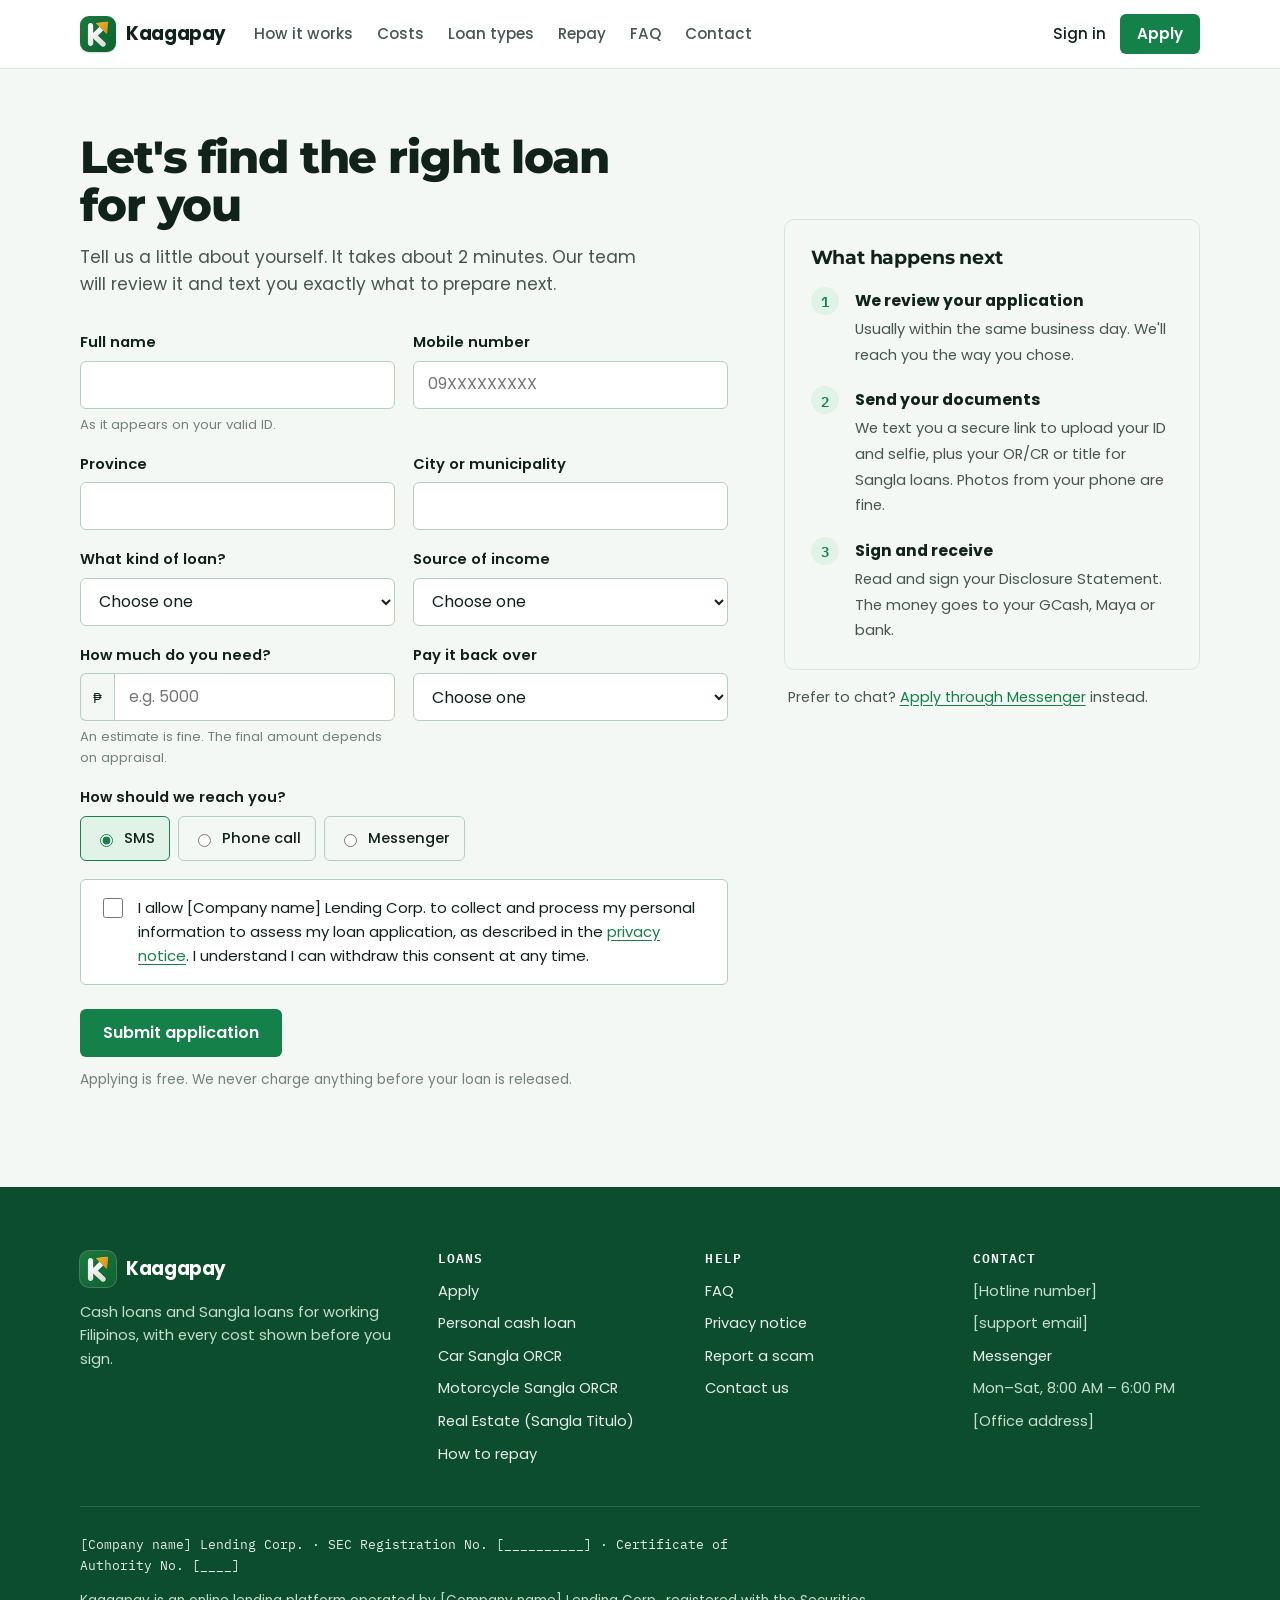
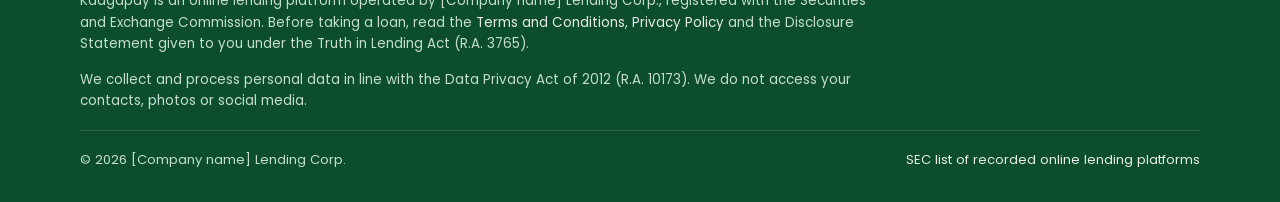
==== apply.html @ e4e9c5b7 "first commit" ====
<!doctype html>
<html lang="en">
<head>
  <meta charset="utf-8">
  <meta name="viewport" content="width=device-width, initial-scale=1">
  <title>Apply for a loan — Kaagapay</title>
  <meta name="description" content="Apply for a Kaagapay cash loan in about 2 minutes. Applying is free.">
  <meta name="robots" content="noindex">
  <link rel="icon" type="image/png" href="assets/img/logos/logo-64.png">
  <link rel="apple-touch-icon" href="assets/img/logos/logo-192.png">
  <link rel="preconnect" href="https://fonts.googleapis.com">
  <link rel="preconnect" href="https://fonts.gstatic.com" crossorigin>
  <link href="https://fonts.googleapis.com/css2?family=IBM+Plex+Mono:wght@400;600&family=Montserrat:wght@600;700;800&family=Poppins:wght@400;500;600&display=swap" rel="stylesheet">
  <link rel="stylesheet" href="assets/css/style.css">
</head>
<body>
<a class="skip" href="#main">Skip to content</a>

<header class="site-header">
  <div class="wrap">
    <a class="brand" href="index.html" aria-label="Kaagapay home">
      <img class="brand-mark" src="assets/img/logos/logo-64.png" alt="" width="32" height="32">
      <span class="brand-name">Kaagapay</span>
    </a>
    <nav class="nav" aria-label="Main">
      <a href="index.html#how">How it works</a>
      <a href="index.html#costs">Costs</a>
      <a href="index.html#loan-types">Loan types</a>
      <a href="repay.html">Repay</a>
      <a href="faq.html">FAQ</a>
      <a href="contact.html">Contact</a>
    </nav>
    <div class="header-actions">
      <a class="signin" href="#">Sign in</a>
      <a class="btn btn-primary" href="apply.html">Apply</a>
    </div>
    <button class="nav-toggle" aria-expanded="false" aria-label="Open menu"><span></span></button>
  </div>
</header>

<main id="main">
  <!--
    Front-end only. The submit handler in assets/js/main.js stops at a TODO:
    send the form to your backend / CRM, then text the applicant a secure link
    for ID + selfie verification.
  -->
  <div class="wrap apply-layout">
    <div>
      <div class="apply-head">
        <h1>Let's find the right loan for you</h1>
        <p>Tell us a little about yourself. It takes about 2 minutes. Our team will review it and text you exactly what to prepare next.</p>
      </div>

      <form id="apply-form" novalidate>
        <div class="hp" aria-hidden="true"><label>Website <input type="text" name="website" tabindex="-1" autocomplete="off"></label></div>

        <div class="row-2">
          <div class="field">
            <label for="name">Full name</label>
            <input id="name" name="full_name" type="text" required autocomplete="name">
            <span class="help">As it appears on your valid ID.</span>
            <span class="err">Enter your full name.</span>
          </div>
          <div class="field">
            <label for="mobile">Mobile number</label>
            <input id="mobile" name="mobile" type="tel" inputmode="numeric" placeholder="09XXXXXXXXX" pattern="09[0-9]{9}" maxlength="11" required autocomplete="tel-national">
            <span class="err">Enter an 11-digit number starting with 09.</span>
          </div>
        </div>

        <div class="row-2">
          <div class="field">
            <label for="province">Province</label>
            <input id="province" name="province" type="text" required autocomplete="address-level1">
            <span class="err">Enter your province.</span>
          </div>
          <div class="field">
            <label for="city">City or municipality</label>
            <input id="city" name="city" type="text" required autocomplete="address-level2">
            <span class="err">Enter your city or municipality.</span>
          </div>
        </div>

        <div class="row-2">
          <div class="field">
            <label for="product">What kind of loan?</label>
            <select id="product" name="product" required>
              <option value="">Choose one</option>
              <optgroup label="Personal cash loan">
                <option value="first">First loan (up to ₱10,000)</option>
                <option value="returning">Returning borrower (up to ₱25,000)</option>
              </optgroup>
              <optgroup label="Sangla loans">
                <option value="car-orcr">Car Sangla ORCR</option>
                <option value="moto-orcr">Motorcycle Sangla ORCR</option>
                <option value="real-estate">Real Estate (Sangla Titulo)</option>
              </optgroup>
            </select>
            <span class="err">Choose a loan type.</span>
          </div>
          <div class="field">
            <label for="income">Source of income</label>
            <select id="income" name="income_type" required>
              <option value="">Choose one</option>
              <option value="employed">Employed</option>
              <option value="self-employed">Business owner / self-employed</option>
              <option value="freelance">Freelancer / online worker</option>
              <option value="pension">Pension or remittance</option>
            </select>
            <span class="err">Choose your source of income.</span>
          </div>
        </div>

        <div class="row-2">
          <div class="field">
            <label for="amount">How much do you need?</label>
            <div class="prefix"><span>₱</span><input id="amount" name="amount" type="number" inputmode="numeric" placeholder="e.g. 5000" min="2000" max="10000" step="500" required></div>
            <span class="help" data-help="amount" hidden>An estimate is fine. The final amount depends on appraisal.</span>
            <span class="err" data-err="amount">Enter an amount from ₱2,000 to ₱10,000, in steps of ₱500.</span>
          </div>
          <div class="field" data-term-field>
            <label for="term">Pay it back over</label>
            <select id="term" name="term" required></select>
            <span class="err">Choose a term.</span>
          </div>
        </div>

        <p class="estimate" data-estimate hidden>
          Estimated <strong data-est="installment">₱0</strong> per month, <strong data-est="total">₱0</strong> in total
          (<span data-est="interest">₱0</span> interest, no fees).
        </p>

        <!-- Shown only for Car / Motorcycle Sangla ORCR -->
        <fieldset class="collateral" data-collateral="vehicle" hidden disabled>
          <legend><span data-vehicle-word>Vehicle</span> details</legend>
          <div class="row-2">
            <div class="field">
              <label for="v-model">Make and model</label>
              <input id="v-model" name="vehicle_model" type="text" placeholder="e.g. Toyota Vios" required>
              <span class="err">Enter the make and model.</span>
            </div>
            <div class="field">
              <label for="v-year">Year model</label>
              <input id="v-year" name="vehicle_year" type="number" inputmode="numeric" placeholder="e.g. 2019" min="1990" max="2027" required>
              <span class="err">Enter a valid year model.</span>
            </div>
          </div>
          <div class="row-2">
            <div class="field">
              <label for="v-plate">Plate number</label>
              <input id="v-plate" name="vehicle_plate" type="text" placeholder="e.g. ABC 1234" autocapitalize="characters" required>
              <span class="err">Enter the plate number.</span>
            </div>
            <div class="field">
              <label for="v-owner">Is the OR/CR in your name?</label>
              <select id="v-owner" name="vehicle_or_cr_owner" required>
                <option value="">Choose one</option>
                <option value="yes">Yes, it's in my name</option>
                <option value="deed-of-sale">Not yet, I have a deed of sale</option>
                <option value="no">No, it's in someone else's name</option>
              </select>
              <span class="err">Choose one.</span>
            </div>
          </div>
        </fieldset>

        <!-- Shown only for Real Estate (Sangla Titulo) -->
        <fieldset class="collateral" data-collateral="property" hidden disabled>
          <legend>Property details</legend>
          <div class="row-2">
            <div class="field">
              <label for="p-type">Property type</label>
              <select id="p-type" name="property_type" required>
                <option value="">Choose one</option>
                <option>Lot only</option>
                <option>House and lot</option>
                <option>Condominium unit</option>
                <option>Commercial property</option>
              </select>
              <span class="err">Choose the property type.</span>
            </div>
            <div class="field">
              <label for="p-area">Lot or floor area (sqm)</label>
              <input id="p-area" name="property_area_sqm" type="number" inputmode="numeric" placeholder="e.g. 120" min="1" required>
              <span class="err">Enter the area in square meters.</span>
            </div>
          </div>
          <div class="row-2">
            <div class="field">
              <label for="p-loc">Property location (city / municipality)</label>
              <input id="p-loc" name="property_location" type="text" required>
              <span class="err">Enter where the property is.</span>
            </div>
            <div class="field">
              <label for="p-owner">Is the title in your name?</label>
              <select id="p-owner" name="property_title_owner" required>
                <option value="">Choose one</option>
                <option value="yes">Yes, it's in my name</option>
                <option value="spouse">In my name and my spouse's</option>
                <option value="family">In a parent's or relative's name</option>
              </select>
              <span class="err">Choose one.</span>
            </div>
          </div>
        </fieldset>

        <div class="field">
          <span class="label">How should we reach you?</span>
          <div class="radio-row">
            <label><input type="radio" name="contact_pref" value="sms" checked> SMS</label>
            <label><input type="radio" name="contact_pref" value="call"> Phone call</label>
            <label><input type="radio" name="contact_pref" value="messenger"> Messenger</label>
          </div>
        </div>

        <label class="consent consent-box"><input type="checkbox" name="consent" required>
          <span>I allow [Company name] Lending Corp. to collect and process my personal information to assess my loan application, as described in the <a href="privacy.html" target="_blank">privacy notice</a>. I understand I can withdraw this consent at any time.</span>
        </label>

        <div class="apply-submit">
          <button type="submit" class="btn btn-primary">Submit application</button>
          <p>Applying is free. We never charge anything before your loan is released.</p>
        </div>
      </form>
    </div>

    <aside class="apply-side">
      <div class="side-card">
        <h2>What happens next</h2>
        <ol class="circle-steps">
          <li><strong>We review your application</strong><span>Usually within the same business day. We'll reach you the way you chose.</span></li>
          <li><strong>Send your documents</strong><span>We text you a secure link to upload your ID and selfie, plus your OR/CR or title for Sangla loans. Photos from your phone are fine.</span></li>
          <li><strong>Sign and receive</strong><span>Read and sign your Disclosure Statement. The money goes to your GCash, Maya or bank.</span></li>
        </ol>
      </div>
      <p class="side-note">Prefer to chat? <a href="https://m.me/yourpage" target="_blank" rel="noopener">Apply through Messenger</a> instead.</p>
    </aside>
  </div>
</main>

<footer class="site-footer">
  <div class="wrap">
    <div class="footer-top">
      <div>
        <a class="brand" href="index.html">
          <img class="brand-mark" src="assets/img/logos/logo-64.png" alt="" width="32" height="32">
          <span class="brand-name">Kaagapay</span>
        </a>
        <p>Cash loans and Sangla loans for working Filipinos, with every cost shown before you sign.</p>
      </div>
      <div>
        <h4>Loans</h4>
        <ul>
          <li><a href="apply.html">Apply</a></li>
          <li><a href="personal-loan.html">Personal cash loan</a></li>
          <li><a href="car-sangla-orcr.html">Car Sangla ORCR</a></li>
          <li><a href="motorcycle-sangla-orcr.html">Motorcycle Sangla ORCR</a></li>
          <li><a href="real-estate-sangla-titulo.html">Real Estate (Sangla Titulo)</a></li>
          <li><a href="repay.html">How to repay</a></li>
        </ul>
      </div>
      <div>
        <h4>Help</h4>
        <ul>
          <li><a href="faq.html">FAQ</a></li>
          <li><a href="privacy.html">Privacy notice</a></li>
          <li><a href="contact.html#report">Report a scam</a></li>
          <li><a href="contact.html">Contact us</a></li>
        </ul>
      </div>
      <div>
        <h4>Contact</h4>
        <ul>
          <li>[Hotline number]</li>
          <li>[support email]</li>
          <li><a href="https://m.me/yourpage" target="_blank" rel="noopener">Messenger</a></li>
          <li>Mon–Sat, 8:00 AM – 6:00 PM</li>
          <li>[Office address]</li>
        </ul>
      </div>
    </div>
    <div class="footer-legal">
      <p class="reg">[Company name] Lending Corp. · SEC Registration No. [__________] · Certificate of Authority No. [____]</p>
      <p>Kaagapay is an online lending platform operated by [Company name] Lending Corp., registered with the Securities and Exchange Commission. Before taking a loan, read the <a href="#">Terms and Conditions</a>, <a href="privacy.html">Privacy Policy</a> and the Disclosure Statement given to you under the Truth in Lending Act (R.A. 3765).</p>
      <p>We collect and process personal data in line with the Data Privacy Act of 2012 (R.A. 10173). We do not access your contacts, photos or social media.</p>
    </div>
    <div class="footer-bottom">
      <span>© <span data-year>2026</span> [Company name] Lending Corp.</span>
      <span><a href="https://www.sec.gov.ph/lending-companies-and-financing-companies-2/list-of-recorded-online-lending-platforms" target="_blank" rel="noopener">SEC list of recorded online lending platforms</a></span>
    </div>
  </div>
</footer>

<script src="assets/js/main.js"></script>
</body>
</html>
---- assets/css/style.css ----
/* ==========================================================================
   Kaagapay — base stylesheet
   Palette: green and white. White surfaces, pale green-white sections, deep green brand, one fresh green accent.
   ========================================================================== */

:root {
  --paper: #f3f8f4;
  --paper-2: #e2eee6;
  --surface: #ffffff;
  --ink: #10221a;
  --ink-2: #46574e;
  --ink-3: #738379;
  --line: #d6e6db;
  --line-2: #b5cfbf;

  --green: #14804a;
  --green-deep: #0b4d2c;
  --green-tint: #e1f3e7;
  --accent: #2ecc71;
  --accent-soft: #d9f5e3;
  --mark: #a9e8c1;
  --red: #a63a2b;

  --font: "Poppins", system-ui, -apple-system, "Segoe UI", sans-serif;
  --font-display: "Montserrat", system-ui, -apple-system, "Segoe UI", sans-serif;
  --mono: "IBM Plex Mono", ui-monospace, "Cascadia Mono", Consolas, monospace;

  --radius: 6px;
  --radius-lg: 10px;
  --wrap: 1160px;
  --gutter: 20px;
}

*,
*::before,
*::after { box-sizing: border-box; }

html { -webkit-text-size-adjust: 100%; scroll-behavior: smooth; }
@media (prefers-reduced-motion: reduce) { html { scroll-behavior: auto; } }

body {
  margin: 0;
  background: var(--paper);
  color: var(--ink);
  font-family: var(--font);
  font-size: 16px;
  line-height: 1.6;
  -webkit-font-smoothing: antialiased;
}

img, svg { display: block; max-width: 100%; }
a { color: var(--green); text-underline-offset: 3px; }
a:hover { color: var(--green-deep); }
:focus-visible { outline: 3px solid var(--accent); outline-offset: 2px; border-radius: 3px; }

h1, h2, h3, h4 { margin: 0; line-height: 1.15; font-weight: 600; }
h1, h2 { font-family: var(--font-display); font-weight: 800; letter-spacing: -0.025em; }
h1 { font-size: clamp(2.2rem, 5vw, 3.6rem); line-height: 1.08; }
h2 { font-size: clamp(1.65rem, 3.1vw, 2.4rem); font-weight: 700; line-height: 1.15; }
h3 { font-size: 1.15rem; letter-spacing: -0.01em; }
p { margin: 0 0 1em; }
.num { font-family: var(--mono); font-variant-numeric: tabular-nums; letter-spacing: -0.01em; }

.wrap { max-width: var(--wrap); margin: 0 auto; padding: 0 var(--gutter); }
.skip { position: absolute; left: -9999px; }
.skip:focus { left: 12px; top: 12px; z-index: 100; background: var(--surface); padding: 8px 12px; }

/* ---------- Buttons ---------- */
.btn {
  display: inline-flex; align-items: center; justify-content: center; gap: 8px;
  min-height: 48px; padding: 0 22px;
  border: 1.5px solid transparent; border-radius: var(--radius);
  font: 600 1rem/1 var(--font); text-decoration: none; cursor: pointer;
  transition: background-color .15s, border-color .15s, color .15s;
}
.btn-primary { background: var(--green); color: #fff; }
.btn-primary:hover { background: var(--green-deep); color: #fff; }
.btn-accent { background: #fff; color: var(--green-deep); }
.btn-accent:hover { background: var(--green-tint); color: var(--green-deep); }
.btn-ghost { border-color: var(--line-2); color: var(--ink); background: transparent; }
.btn-ghost:hover { border-color: var(--ink); color: var(--ink); }
.btn-block { width: 100%; }

/* ---------- Header ---------- */
.site-header {
  position: sticky; top: 0; z-index: 50;
  background: rgba(255, 255, 255, .94);
  backdrop-filter: saturate(1.2) blur(6px);
  border-bottom: 1px solid var(--line);
}
.site-header .wrap { display: flex; align-items: center; gap: 28px; height: 68px; }

.brand { display: inline-flex; align-items: center; gap: 10px; color: var(--ink); text-decoration: none; }
.brand:hover { color: var(--ink); }
.brand-mark {
  width: 36px; height: 36px; border-radius: 9px; flex-shrink: 0;
  display: block; object-fit: cover; background: var(--green);
  box-shadow: 0 1px 2px rgba(16, 34, 26, .18);
}
.brand-name { font-weight: 700; font-size: 1.15rem; letter-spacing: -0.02em; }
.brand-name span { color: var(--ink-3); font-weight: 500; }

.nav { display: flex; gap: 24px; margin-right: auto; }
.nav a { color: var(--ink-2); text-decoration: none; font-size: .95rem; font-weight: 500; }
.nav a:hover, .nav a[aria-current="page"] { color: var(--ink); }
.nav a[aria-current="page"] { text-decoration: underline; text-decoration-color: var(--accent); text-decoration-thickness: 2px; }

.header-actions { display: flex; align-items: center; gap: 14px; }
.header-actions .signin { color: var(--ink); font-weight: 500; font-size: .95rem; text-decoration: none; }
.header-actions .btn { min-height: 40px; padding: 0 16px; font-size: .95rem; }

.nav-toggle {
  display: none; margin-left: auto;
  width: 44px; height: 44px; border: 1px solid var(--line-2); border-radius: var(--radius);
  background: transparent; cursor: pointer; padding: 0;
}
.nav-toggle span, .nav-toggle span::before, .nav-toggle span::after {
  display: block; width: 18px; height: 2px; background: var(--ink); margin: 0 auto; position: relative; content: "";
}
.nav-toggle span::before { position: absolute; top: -6px; }
.nav-toggle span::after { position: absolute; top: 6px; }

@media (max-width: 900px) {
  .nav-toggle { display: block; }
  .nav, .header-actions { display: none; }
  .site-header.open .wrap { flex-wrap: wrap; height: auto; padding-top: 12px; padding-bottom: 16px; }
  .site-header.open .nav-toggle { margin-left: auto; }
  .site-header.open .nav { display: flex; flex-direction: column; gap: 0; width: 100%; order: 3; margin: 0; }
  .site-header.open .nav a { padding: 12px 0; border-bottom: 1px solid var(--line); font-size: 1.05rem; }
  .site-header.open .header-actions { display: flex; width: 100%; order: 4; justify-content: space-between; padding-top: 12px; }
}

/* ---------- Sections ---------- */
section { padding: 88px 0; }
section[id], [id="calc"] { scroll-margin-top: 68px; }
.section-head { max-width: 640px; margin-bottom: 44px; }
.section-head p { color: var(--ink-2); font-size: 1.08rem; margin-top: 14px; }
.eyebrow {
  display: inline-block; margin-bottom: 14px;
  font: 600 .78rem/1 var(--mono); letter-spacing: .08em; text-transform: uppercase; color: var(--green);
}
.band { background: var(--surface); border-top: 1px solid var(--line); border-bottom: 1px solid var(--line); }
@media (max-width: 700px) { section { padding: 64px 0; } }

/* ---------- Hero ---------- */
/* ---------- Hero banner (artwork with its own headline) ---------- */
.sr-only { position: absolute !important; width: 1px; height: 1px; margin: -1px; padding: 0; overflow: hidden; clip: rect(0 0 0 0); white-space: nowrap; border: 0; }
.hero-banner {
  position: relative; padding: 0; width: 100%;
  aspect-ratio: 1672 / 941; max-height: 86vh;
  background: var(--paper) url("../img/hero-section.jpg") center / cover no-repeat;
}
.hero-banner-cue {
  position: absolute; left: 50%; bottom: 28px; translate: -50% 0;
  display: inline-flex; align-items: center; gap: 8px;
  padding: 12px 20px; border-radius: 999px;
  background: rgba(255, 255, 255, .92); color: var(--green-deep);
  font-weight: 600; font-size: .95rem; text-decoration: none;
  box-shadow: 0 10px 24px -14px rgba(16, 34, 26, .55);
}
.hero-banner-cue:hover { background: #fff; color: var(--green-deep); }
.hero-banner-cue span { display: inline-block; }
@media (max-width: 640px) { .hero-banner-cue { display: none; } }

.hero { padding: 64px 0 80px; }


.hero-grid { display: grid; grid-template-columns: 1.05fr .95fr; gap: 56px; align-items: start; }

/* Hero over assets/img/hero-bg.jpg (resized from background.jpg), calculator in its usual spot.
   The photo is the full, sharp background (no blur). A light wash on the left keeps the
   headline readable over the bright window; it fades to clear before the couple. The
   calculator card is see-through so the couple and dream bubbles show through it. */
.hero--image {
  position: relative; isolation: isolate; overflow: hidden;
  background: var(--paper) url("../img/hero-bg.jpg") right center / cover no-repeat;
  padding: 88px 0 104px;
}
.hero--image::before {
  content: ""; position: absolute; inset: 0; z-index: -1;
  background:
    linear-gradient(90deg,
      rgba(243, 248, 244, .8) 0%,
      rgba(243, 248, 244, .68) calc(50% - 200px),
      rgba(243, 248, 244, .3) calc(50% - 40px),
      rgba(243, 248, 244, 0) calc(50% + 80px)),
    linear-gradient(0deg, rgba(243, 248, 244, .85) 0%, rgba(243, 248, 244, 0) 10%),
    linear-gradient(rgba(11, 77, 44, .3), rgba(11, 77, 44, .3));   /* dark green over the whole photo (30%) */
}
/* Soft white halo on the headline-side text, so it reads over the window light and plants */
.hero--image .hero-intro .hero-lede,
.hero--image .hero-intro .hero-note,
.hero--image .hero-intro .hero-facts {
  text-shadow: 0 0 2px rgba(255, 255, 255, .9), 0 0 10px rgba(255, 255, 255, .85);
}
.hero--image .hero-intro .hero-lede { color: var(--ink); }
.hero--image .hero-intro .hero-facts li span:first-child { color: var(--ink); }
.hero--image .hero-intro .hero-facts,
.hero--image .hero-intro .hero-facts li { border-color: rgba(16, 34, 26, .18); }
.hero--image .hero-intro .btn-ghost { background: rgba(255, 255, 255, .7); }
@media (min-width: 961px) {
  .hero--image .hero-grid { grid-template-columns: minmax(0, 470px) 430px; justify-content: space-between; }
}
/* Frosted calculator so the photo stays visible behind it */
.hero--image .calc {
  background: rgba(255, 255, 255, .42);
  -webkit-backdrop-filter: blur(1.5px) saturate(1.1);
          backdrop-filter: blur(1.5px) saturate(1.1);
  border-color: rgba(255, 255, 255, .7);
  box-shadow: 0 1px 0 rgba(255, 255, 255, .6) inset, 0 30px 60px -28px rgba(16, 34, 26, .55);
}
.hero--image .calc-tab { background: rgba(243, 248, 244, .35); }
.hero--image .calc-tab[aria-selected="true"] { background: rgba(255, 255, 255, .6); }
.hero--image .calc-tabs { border-bottom-color: rgba(214, 230, 219, .7); }
.hero--image .receipt { background: rgba(255, 255, 255, .62); }
/* Soft white halo keeps small text readable where it sits over busy parts of the photo */
.hero--image .calc-label, .hero--image .calc-amount, .hero--image .range-ends,
.hero--image .calc-fineprint, .hero--image .calc-tab {
  text-shadow: 0 0 2px #fff, 0 0 6px rgba(255, 255, 255, .95), 0 0 12px rgba(255, 255, 255, .8);
}
.hero--image .calc-label, .hero--image .range-ends { color: var(--ink); }
.hero--image .calc-fineprint { color: var(--ink-2); }
@media (max-width: 960px) {
  /* Phones/tablets: the photo sits on top (couple in view), content below on plain background */
  .hero.hero--image { padding: calc(64vw + 8px) 0 64px; background-image: none; }
  .hero--image::after {
    content: ""; position: absolute; z-index: -2; top: 0; left: 0; right: 0; height: 68vw;
    background: linear-gradient(rgba(11, 77, 44, .3), rgba(11, 77, 44, .3)), url("../img/hero-bg.jpg") 78% 30% / cover no-repeat;
    -webkit-mask-image: linear-gradient(180deg, #000 75%, transparent 100%);
            mask-image: linear-gradient(180deg, #000 75%, transparent 100%);
  }
  .hero--image::before { display: none; }
}
/* ---------- Dark hero ----------
   Deep green over the photo, white text, bright frosted calculator. Overrides the
   light-wash rules above. */
.hero.hero--image { background-color: var(--green-deep); }
.hero--image::before {
  background:
    linear-gradient(90deg,
      rgba(6, 38, 22, .88) 0%,
      rgba(6, 38, 22, .78) calc(50% - 200px),
      rgba(6, 38, 22, .5) calc(50% - 40px),
      rgba(6, 38, 22, .3) calc(50% + 120px)),
    linear-gradient(rgba(11, 77, 44, .3), rgba(11, 77, 44, .3));
}
.hero.hero--image .hero-title { color: #fff; }
.hero.hero--image .hero-title em { background-image: linear-gradient(transparent 62%, rgba(46, 204, 113, .55) 62%, rgba(46, 204, 113, .55) 92%, transparent 92%); }
.hero--image .hero-intro .hero-lede,
.hero--image .hero-intro .hero-note,
.hero--image .hero-intro .hero-facts { text-shadow: 0 1px 12px rgba(0, 0, 0, .35); }
.hero--image .hero-intro .hero-lede { color: rgba(255, 255, 255, .9); }
.hero--image .hero-intro .hero-facts li span:first-child { color: rgba(255, 255, 255, .75); }
.hero--image .hero-intro .hero-facts li span:last-child { color: #fff; }
.hero--image .hero-intro .hero-facts,
.hero--image .hero-intro .hero-facts li { border-color: rgba(255, 255, 255, .22); }
.hero--image .hero-intro .hero-note { color: rgba(255, 255, 255, .8); }
.hero--image .hero-intro .hero-note strong { color: #fff; }
.hero--image .hero-intro .btn-primary { background: var(--accent); color: var(--green-deep); }
.hero--image .hero-intro .btn-primary:hover { background: #fff; color: var(--green-deep); }
.hero--image .hero-intro .btn-ghost { background: transparent; color: #fff; border-color: rgba(255, 255, 255, .6); }
.hero--image .hero-intro .btn-ghost:hover { background: rgba(255, 255, 255, .12); border-color: #fff; color: #fff; }
.hero--image .hero-intro .btn-messenger svg { color: #fff; }
/* Calculator: bright frosted card so it stands out on the dark photo */
.hero--image .calc { background: rgba(255, 255, 255, .5); border-color: rgba(255, 255, 255, .55); box-shadow: 0 30px 70px -30px rgba(0, 0, 0, .7); }
.hero--image .calc-tab { background: rgba(243, 248, 244, .3); }
.hero--image .calc-tab[aria-selected="true"] { background: rgba(255, 255, 255, .6); }
.hero--image .receipt { background: rgba(255, 255, 255, .55); }
@media (max-width: 960px) {
  .hero--image::after {
    -webkit-mask-image: linear-gradient(180deg, #000 60%, transparent 100%);
            mask-image: linear-gradient(180deg, #000 60%, transparent 100%);
  }
}

.hero .hero-title { max-width: 13ch; font-size: clamp(2.1rem, 4.6vw, 3.4rem); font-weight: 800; line-height: 1.08; letter-spacing: -0.025em; }
.hero .hero-title em { font-style: normal; background: linear-gradient(transparent 62%, var(--mark) 62%, var(--mark) 92%, transparent 92%); }
.hero-lede { font-size: 1.2rem; color: var(--ink-2); max-width: 34ch; margin: 22px 0 32px; }
.hero-facts { list-style: none; padding: 0; margin: 0 0 32px; display: grid; gap: 0; max-width: 460px; border-top: 1px solid var(--line-2); }
.hero-facts li { display: flex; justify-content: space-between; gap: 16px; padding: 12px 0; border-bottom: 1px solid var(--line-2); font-size: .98rem; }
.hero-facts li span:first-child { color: var(--ink-2); }
.hero-facts li span:last-child { font-weight: 600; text-align: right; }
.hero-note { font-size: .9rem; color: var(--ink-2); max-width: 46ch; }
.hero-note strong { color: var(--ink); }

@media (max-width: 960px) {
  .hero-grid { grid-template-columns: 1fr; gap: 40px; }
  .hero { padding-top: 40px; }
}

/* ---------- Calculator ---------- */
.calc {
  background: var(--surface);
  border: 1px solid var(--line);
  border-radius: var(--radius-lg);
  box-shadow: 0 1px 0 var(--line), 0 18px 40px -24px rgba(16, 34, 26, .35);
  overflow: hidden;
}
.calc-tabs { display: grid; grid-template-columns: 1fr 1fr; border-bottom: 1px solid var(--line); }
.calc-tab {
  appearance: none; border: 0; background: var(--paper); cursor: pointer;
  padding: 14px 12px; font: 600 .95rem/1.2 var(--font); color: var(--ink-2);
  border-bottom: 3px solid transparent;
}
.calc-tab + .calc-tab { border-left: 1px solid var(--line); }
.calc-tab[aria-selected="true"] { background: var(--surface); color: var(--ink); border-bottom-color: var(--green); }
.calc-tab small { display: block; font-weight: 400; color: var(--ink-3); font-size: .8rem; margin-top: 2px; }

.calc-body { padding: 26px 26px 22px; }
.calc-label { display: flex; justify-content: space-between; align-items: baseline; margin-bottom: 10px; font-size: .92rem; color: var(--ink-2); font-weight: 500; }
.calc-amount { font: 600 2.3rem/1 var(--mono); color: var(--ink); letter-spacing: -0.03em; }

.range {
  --pct: 30%;
  -webkit-appearance: none; appearance: none;
  width: 100%; height: 28px; margin: 14px 0 4px; background: transparent; cursor: pointer;
}
.range::-webkit-slider-runnable-track {
  height: 6px; border-radius: 3px;
  background: linear-gradient(to right, var(--green) var(--pct), var(--paper-2) var(--pct));
}
.range::-moz-range-track { height: 6px; border-radius: 3px; background: var(--paper-2); }
.range::-moz-range-progress { height: 6px; border-radius: 3px; background: var(--green); }
.range::-webkit-slider-thumb {
  -webkit-appearance: none; width: 26px; height: 26px; margin-top: -10px; border-radius: 50%;
  background: var(--surface); border: 2px solid var(--green); box-shadow: 0 2px 6px rgba(0,0,0,.18);
}
.range::-moz-range-thumb {
  width: 22px; height: 22px; border-radius: 50%;
  background: var(--surface); border: 2px solid var(--green); box-shadow: 0 2px 6px rgba(0,0,0,.18);
}
.range-ends { display: flex; justify-content: space-between; font: .8rem var(--mono); color: var(--ink-3); }

.terms { display: flex; flex-wrap: wrap; gap: 8px; margin: 10px 0 0; }
.term {
  appearance: none; cursor: pointer;
  min-width: 56px; padding: 10px 12px;
  border: 1.5px solid var(--line-2); border-radius: var(--radius);
  background: var(--surface); color: var(--ink);
  font: 600 .95rem/1 var(--font);
}
.term:hover { border-color: var(--ink); }
.term[aria-pressed="true"] { background: var(--green); border-color: var(--green); color: #fff; }
.term small { font-weight: 400; opacity: .7; }

.calc-field + .calc-field { margin-top: 24px; }

/* Receipt-style breakdown */
.receipt {
  margin: 24px 0 18px; padding: 16px 18px;
  background: var(--paper); border: 1px dashed var(--line-2); border-radius: var(--radius);
}
.receipt-row { display: flex; align-items: baseline; gap: 8px; padding: 5px 0; font-size: .95rem; }
.receipt-row dt { color: var(--ink-2); white-space: nowrap; }
.receipt-row::after { content: none; }
.receipt-row .leader { flex: 1; border-bottom: 1px dotted var(--line-2); transform: translateY(-4px); min-width: 12px; }
.receipt-row dd { margin: 0; font-family: var(--mono); font-variant-numeric: tabular-nums; white-space: nowrap; }
.receipt-row.total { margin-top: 6px; padding-top: 10px; border-top: 1px solid var(--line-2); }
.receipt-row.total dt, .receipt-row.total dd { color: var(--ink); font-weight: 600; font-size: 1.02rem; }
.receipt-row.highlight dd { background: var(--accent-soft); padding: 2px 6px; border-radius: 3px; font-weight: 600; }
.receipt dl { margin: 0; }
.calc-fineprint { font-size: .8rem; color: var(--ink-3); margin: 12px 0 0; line-height: 1.45; }

/* ---------- Payout strip ---------- */
.payout { padding: 0; border-top: 1px solid var(--line); border-bottom: 1px solid var(--line); background: var(--surface); }
.payout .wrap { display: flex; flex-wrap: wrap; align-items: center; gap: 12px 32px; padding-top: 22px; padding-bottom: 22px; }
.payout-label { font-size: .9rem; color: var(--ink-2); }
.payout-list { display: flex; flex-wrap: wrap; gap: 10px; list-style: none; margin: 0; padding: 0; }
.payout-list li {
  padding: 8px 14px; border: 1px solid var(--line); border-radius: 999px;
  font-weight: 600; font-size: .92rem; background: var(--paper);
}

/* ---------- Costs ---------- */
.cost-grid { display: grid; grid-template-columns: 1.15fr .85fr; gap: 28px; align-items: start; }
.example {
  background: var(--surface); border: 1px solid var(--line); border-radius: var(--radius-lg); overflow: hidden;
}
.example-head { padding: 18px 22px; border-bottom: 1px solid var(--line); display: flex; justify-content: space-between; gap: 12px; flex-wrap: wrap; }
.example-head h3 { font-size: 1.05rem; }
.example-head span { font-size: .85rem; color: var(--ink-3); }
.example table { width: 100%; border-collapse: collapse; font-size: .98rem; }
.example th, .example td { padding: 13px 22px; text-align: left; border-bottom: 1px solid var(--line); }
.example th { font-weight: 400; color: var(--ink-2); }
.example td { text-align: right; font-family: var(--mono); font-variant-numeric: tabular-nums; }
.example tr:last-child th, .example tr:last-child td { border-bottom: 0; }
.example tr.strong th, .example tr.strong td { font-weight: 600; color: var(--ink); background: var(--paper); }
.example-foot { padding: 14px 22px; font-size: .85rem; color: var(--ink-2); background: var(--paper); border-top: 1px solid var(--line); }

.never { background: var(--green-deep); color: #e6efe9; border-radius: var(--radius-lg); padding: 28px; }
.never h3 { color: #fff; margin-bottom: 16px; }
.never ul { list-style: none; padding: 0; margin: 0 0 20px; }
.never li { padding: 10px 0 10px 28px; border-bottom: 1px solid rgba(255,255,255,.12); position: relative; font-size: .98rem; }
.never li::before { content: "×"; position: absolute; left: 2px; top: 7px; font: 600 1.15rem/1.3 var(--mono); color: #fff; }
.never p { font-size: .9rem; color: #b9cdc1; margin: 0; }
.never a { color: #fff; }

@media (max-width: 900px) { .cost-grid { grid-template-columns: 1fr; } }

/* ---------- Steps ---------- */
.steps { list-style: none; padding: 0; margin: 0; display: grid; grid-template-columns: repeat(4, 1fr); gap: 16px; }
.steps li {
  position: relative; display: flex; flex-direction: column;
  padding: 24px 22px; background: var(--paper);
  border: 1px solid var(--line); border-top: 3px solid var(--green); border-radius: var(--radius-lg);
}
.steps li p { flex: 1; }
.steps li .step-time { align-self: flex-start; }
.step-num { font: 600 .85rem/1 var(--mono); color: var(--green); display: block; margin-bottom: 18px; }
.steps h3 { margin-bottom: 10px; }
.steps p { color: var(--ink-2); font-size: .97rem; }
.step-time { display: inline-block; font: .78rem/1 var(--mono); color: var(--ink-2); background: var(--paper-2); padding: 5px 8px; border-radius: 3px; }

@media (max-width: 900px) { .steps { grid-template-columns: 1fr 1fr; } }
@media (max-width: 560px) { .steps { grid-template-columns: 1fr; gap: 12px; } }

/* ---------- Hero CTAs / Messenger ---------- */
.hero-ctas { display: flex; flex-wrap: wrap; gap: 12px; margin: 0 0 22px; }
.btn-messenger svg { color: #0a7cff; }
.cta-band .btn-messenger svg, .site-footer .btn-messenger svg { color: currentColor; }

/* ---------- Who we lend to ---------- */
.audience-grid { display: grid; grid-template-columns: repeat(4, 1fr); gap: 16px; }
.audience {
  display: flex; flex-direction: column; margin: 0;
  background: var(--paper); border: 1px solid var(--line); border-radius: var(--radius-lg); padding: 24px 22px;
}
.audience h3 { margin-bottom: 6px; }
.audience > p { color: var(--ink-2); font-size: .93rem; margin-bottom: 18px; }
.audience-count { font: 600 .74rem/1 var(--mono); text-transform: uppercase; letter-spacing: .06em; color: var(--green); margin-bottom: 10px; }
.mini-check { list-style: none; padding: 0; margin: 0 0 22px; }
.mini-check li { position: relative; padding: 7px 0 7px 22px; font-size: .9rem; border-top: 1px solid var(--line); }
.mini-check li::before {
  content: ""; position: absolute; left: 3px; top: 12px; width: 5px; height: 9px;
  border: solid var(--green); border-width: 0 2px 2px 0; transform: rotate(45deg);
}
.audience-link { margin-top: auto; font-weight: 600; font-size: .93rem; text-decoration: none; }
.audience-link::after { content: " →"; }
.audience-link:hover { text-decoration: underline; }
.audience-note { margin: 22px 0 0; color: var(--ink-2); font-size: .92rem; }
@media (max-width: 1000px) { .audience-grid { grid-template-columns: 1fr 1fr; } }
@media (max-width: 560px) { .audience-grid { grid-template-columns: 1fr; } }

/* ---------- Contact ---------- */
.contact-grid { display: grid; grid-template-columns: 1fr 1fr; gap: 40px; align-items: start; }
.channels { display: grid; gap: 12px; }
.channel {
  display: grid; grid-template-columns: 1fr auto; gap: 4px 16px; align-items: center;
  background: var(--surface); border: 1px solid var(--line); border-radius: var(--radius-lg); padding: 20px 22px;
}
.channel h3 { font-size: 1.05rem; }
.channel p { grid-column: 1; margin: 0; color: var(--ink-2); font-size: .92rem; }
.channel .btn { grid-row: 1 / span 2; grid-column: 2; min-height: 42px; padding: 0 16px; font-size: .92rem; }
.channel .value { font-family: var(--mono); font-size: .95rem; color: var(--ink); }
@media (max-width: 860px) { .contact-grid { grid-template-columns: 1fr; } }
@media (max-width: 480px) { .channel { grid-template-columns: 1fr; } .channel .btn { grid-row: auto; grid-column: 1; justify-self: start; margin-top: 10px; } }

/* ---------- Legal / prose ---------- */
.prose { max-width: 72ch; }
.prose h2 { font-size: 1.45rem; margin: 44px 0 12px; }
.prose h2:first-child { margin-top: 0; }
.prose p, .prose li { color: var(--ink-2); }
.prose ul { padding-left: 20px; margin: 0 0 1em; }
.prose li { margin-bottom: 6px; }
.prose strong { color: var(--ink); }
.prose table { width: 100%; border-collapse: collapse; margin: 8px 0 20px; font-size: .94rem; }
.prose th, .prose td { text-align: left; padding: 10px 12px; border-bottom: 1px solid var(--line); vertical-align: top; }
.prose th { color: var(--ink); font-weight: 600; background: var(--paper-2); }
.prose td { color: var(--ink-2); }
.legal-meta { font: .85rem var(--mono); color: var(--ink-3); margin-top: 16px; }

/* ---------- Apply: what happens next ---------- */
.next-steps { margin-top: 28px; }
.next-steps h3 { font-size: 1rem; margin-bottom: 16px; }
/* ---------- Apply page (single short form) ---------- */
.apply-layout { display: grid; grid-template-columns: 1.4fr .9fr; gap: 56px; align-items: start; padding-top: 64px; padding-bottom: 96px; }
.apply-head { margin-bottom: 32px; }
.apply-head h1 { font-size: clamp(2rem, 4vw, 2.8rem); max-width: 18ch; }
.apply-head p { color: var(--ink-2); font-size: 1.08rem; max-width: 52ch; margin: 14px 0 0; }
#apply-form .row-2 { gap: 18px; }
.estimate {
  margin: -4px 0 22px; padding: 12px 16px; border-radius: var(--radius);
  background: var(--accent-soft); color: var(--ink-2); font-size: .94rem;
}
.estimate strong { color: var(--ink); font-family: var(--mono); font-weight: 600; }
.estimate span { font-family: var(--mono); }
.estimate.est-in { animation: drop-in .3s var(--ease); }
.collateral { margin: 4px 0 22px; padding: 20px 20px 4px; border: 1px solid var(--line); border-radius: var(--radius-lg); background: var(--green-tint); }
.collateral legend { padding: 0 8px; margin-left: -8px; font-weight: 600; font-size: .95rem; color: var(--green-deep); }
.collateral.est-in { animation: drop-in .35s var(--ease); }
.consent.consent-box { border: 1px solid var(--line-2); border-radius: var(--radius); padding: 16px 18px; background: var(--surface); margin-top: 6px; }
.consent.consent-box.has-err { border-color: var(--red); }
.apply-submit { margin-top: 24px; }
.apply-submit p { margin: 12px 0 0; font-size: .86rem; color: var(--ink-3); }
.apply-side { position: sticky; top: 100px; margin-top: 86px; }
.side-card { background: var(--paper); border: 1px solid var(--line); border-radius: var(--radius-lg); padding: 26px; }
.side-card h2 { font-size: 1.2rem; margin-bottom: 20px; letter-spacing: -0.01em; }
.circle-steps { counter-reset: s; list-style: none; padding: 0; margin: 0; display: grid; gap: 20px; }
.circle-steps li { counter-increment: s; position: relative; padding-left: 44px; }
.circle-steps li::before {
  content: counter(s); position: absolute; left: 0; top: -1px;
  width: 28px; height: 28px; border-radius: 50%; display: grid; place-items: center;
  background: var(--green-tint); color: var(--green); font: 600 .85rem/1 var(--mono);
}
.circle-steps strong { display: block; font-size: .98rem; margin-bottom: 3px; }
.circle-steps span { color: var(--ink-2); font-size: .92rem; }
.side-note { margin: 16px 4px 0; font-size: .9rem; color: var(--ink-2); }
.done-msg.form-card h2 { margin-bottom: 10px; }
@media (max-width: 900px) {
  .apply-layout { grid-template-columns: 1fr; gap: 32px; padding-top: 40px; }
  .apply-side { position: static; margin-top: 0; }
  .apply-submit .btn { width: 100%; }
}

.hp { position: absolute !important; left: -10000px; width: 1px; height: 1px; overflow: hidden; }

/* ---------- Products ---------- */
.products { display: grid; grid-template-columns: 1fr 1fr; gap: 20px; }
.product { background: var(--surface); border: 1px solid var(--line); border-radius: var(--radius-lg); padding: 30px; display: flex; flex-direction: column; }
.product.alt { background: var(--paper); }
.product-tag { font: 600 .78rem/1 var(--mono); text-transform: uppercase; letter-spacing: .08em; color: var(--ink-3); margin-bottom: 14px; }
.product h3 { font-size: 1.5rem; margin-bottom: 8px; }
.product > p { color: var(--ink-2); }
.spec { margin: 8px 0 26px; padding: 0; list-style: none; }
.spec li { display: flex; justify-content: space-between; gap: 16px; padding: 10px 0; border-bottom: 1px solid var(--line); font-size: .97rem; }
.spec li span:first-child { color: var(--ink-2); }
.spec li span:last-child { font-weight: 600; text-align: right; }
.product .btn { margin-top: auto; align-self: flex-start; }
@media (max-width: 760px) { .products { grid-template-columns: 1fr; } .product { padding: 24px; } }

/* ---------- Loan types (home cards) ---------- */
.loan-types { display: grid; grid-template-columns: repeat(4, 1fr); gap: 18px; }
.loan-type {
  display: flex; flex-direction: column; overflow: hidden;
  background: var(--surface); border: 1px solid var(--line); border-radius: var(--radius-lg);
  color: var(--ink); text-decoration: none;
  transition: transform .3s var(--ease), box-shadow .3s var(--ease), border-color .3s var(--ease);
}
.loan-type:hover { color: var(--ink); transform: translateY(-4px); border-color: var(--line-2); box-shadow: 0 18px 32px -24px rgba(16, 34, 26, .5); }
.loan-type-art {
  position: relative; aspect-ratio: 16 / 10; display: grid; place-items: center;
  background:
    radial-gradient(circle at 78% 22%, rgba(46, 204, 113, .22), transparent 55%),
    linear-gradient(160deg, var(--green-tint), #cfe9d9);
  color: var(--green-deep);
}
.loan-type-art svg { width: 46%; height: auto; fill: none; stroke: currentColor; stroke-width: 1.6; stroke-linecap: round; stroke-linejoin: round; transition: transform .4s var(--ease); }
.loan-type-art svg text { fill: currentColor; stroke: none; font: 700 11px var(--font); }
.loan-type:hover .loan-type-art svg { transform: scale(1.06) translateY(-2px); }
.loan-type-badge {
  position: absolute; top: 12px; left: 12px;
  padding: 4px 10px; border-radius: 999px; background: rgba(255, 255, 255, .85);
  font: 600 .74rem/1.4 var(--font); color: var(--green-deep);
}
.loan-type-body { display: flex; flex-direction: column; flex: 1; padding: 20px 20px 22px; }
.loan-type-body h3 { margin-bottom: 8px; }
.loan-type-body p { color: var(--ink-2); font-size: .92rem; margin-bottom: 16px; }
.loan-type-docs { font-size: .86rem; color: var(--ink-3); margin-top: auto; }
.loan-type-link { margin-top: 10px; font-weight: 600; font-size: .92rem; color: var(--green); }
.loan-type-link::after { content: " →"; display: inline-block; transition: transform .25s var(--ease); }
.loan-type:hover .loan-type-link::after { transform: translateX(4px); }
/* Photo covers (assets/img/loans/*.jpg) */
.loan-type-art { aspect-ratio: 4 / 3; overflow: hidden; }
.loan-type-art img {
  position: absolute; inset: 0; width: 100%; height: 100%;
  object-fit: cover; object-position: 50% 22%;
  transition: transform .6s var(--ease);
}
.loan-type-art img[src*="real-estate"] { object-position: 50% 48%; }
.loan-type-art img[src*="personal"] { object-position: 50% 30%; }
.loan-type:hover .loan-type-art img { transform: scale(1.05); }
.loan-type-badge { z-index: 1; box-shadow: 0 2px 8px rgba(16, 34, 26, .15); }
.loan-head-art { aspect-ratio: 1 / 1; overflow: hidden; position: relative; }
.loan-head-art img { position: absolute; inset: 0; width: 100%; height: 100%; object-fit: cover; object-position: 50% 28%; }
.loan-head-art img[src*="real-estate"] { object-position: 50% 52%; }
@media (max-width: 860px) { .loan-head-art { aspect-ratio: 4 / 3; } }
@media (max-width: 1040px) { .loan-types { grid-template-columns: 1fr 1fr; } }
@media (max-width: 560px) { .loan-types { grid-template-columns: 1fr; } }

/* ---------- Loan type pages ---------- */
.loan-head-grid { display: grid; grid-template-columns: 1.4fr .8fr; gap: 48px; align-items: center; }
.loan-head .hero-ctas { margin: 26px 0 0; }
.loan-head-art {
  aspect-ratio: 4 / 3; border-radius: var(--radius-lg); display: grid; place-items: center;
  background:
    radial-gradient(circle at 75% 25%, rgba(46, 204, 113, .25), transparent 55%),
    linear-gradient(160deg, var(--green-tint), #cfe9d9);
  color: var(--green-deep);
}
.loan-head-art svg { width: 55%; fill: none; stroke: currentColor; stroke-width: 1.5; stroke-linecap: round; stroke-linejoin: round; }
.loan-head-art svg text { fill: currentColor; stroke: none; font: 700 11px var(--font); }
.loan-detail { display: grid; grid-template-columns: 1.3fr .9fr; gap: 48px; align-items: start; }
.loan-h2 { font-size: 1.6rem; margin-bottom: 22px; }
.doc-list { counter-reset: d; list-style: none; padding: 0; margin: 0; border-top: 1px solid var(--line-2); }
.doc-list li { counter-increment: d; position: relative; padding: 16px 0 16px 48px; border-bottom: 1px solid var(--line); }
.doc-list li::before {
  content: counter(d); position: absolute; left: 0; top: 15px;
  width: 30px; height: 30px; border-radius: 50%; display: grid; place-items: center;
  background: var(--green-tint); color: var(--green); font: 600 .85rem/1 var(--mono);
}
.doc-list strong { display: block; margin-bottom: 2px; }
.doc-list span { color: var(--ink-2); font-size: .94rem; }
.doc-note { margin-top: 16px; font-size: .9rem; color: var(--ink-2); }
.facts-card { position: sticky; top: 96px; background: var(--paper); border: 1px solid var(--line); border-radius: var(--radius-lg); padding: 26px; }
.facts-card h3 { margin-bottom: 8px; }
.facts-card .spec { margin-bottom: 16px; }
.facts-card p { font-size: .9rem; color: var(--ink-2); margin: 0; }
.why-list { list-style: none; padding: 0; margin: 22px 0 0; }
.why-list li { position: relative; padding: 8px 0 8px 26px; color: var(--ink-2); }
.why-list li::before { content: ""; position: absolute; left: 4px; top: 16px; width: 8px; height: 8px; border-radius: 50%; background: var(--green); }
@media (max-width: 860px) {
  .loan-head-grid, .loan-detail { grid-template-columns: 1fr; gap: 28px; }
  .loan-head-art { max-width: 360px; aspect-ratio: 16 / 9; }
  .facts-card { position: static; }
}

/* ---------- Requirements ---------- */
.req-grid { display: grid; grid-template-columns: 1fr 1fr; gap: 56px; }
.checklist { list-style: none; padding: 0; margin: 0; }
.checklist li { position: relative; padding: 14px 0 14px 36px; border-bottom: 1px solid var(--line); }
.checklist li::before {
  content: ""; position: absolute; left: 0; top: 16px; width: 20px; height: 20px; border-radius: 4px;
  background: var(--green-tint); border: 1.5px solid var(--green);
}
.checklist li::after {
  content: ""; position: absolute; left: 7px; top: 19px; width: 6px; height: 11px;
  border: solid var(--green); border-width: 0 2px 2px 0; transform: rotate(45deg);
}
.checklist strong { display: block; }
.checklist span { color: var(--ink-2); font-size: .94rem; }
.id-list { display: flex; flex-wrap: wrap; gap: 8px; margin: 16px 0 0; padding: 0; list-style: none; }
.id-list li { font-size: .88rem; padding: 6px 10px; background: var(--surface); border: 1px solid var(--line); border-radius: 4px; }
/* Generic ID icons (not agency seals): a card for ID cards, a booklet for the passport */
.id-list li { display: inline-flex; align-items: center; gap: 8px; }
.id-list li::before {
  content: ""; flex-shrink: 0; width: 22px; height: 16px; background: var(--green);
  -webkit-mask: url("data:image/svg+xml,%3Csvg xmlns='http://www.w3.org/2000/svg' viewBox='0 0 22 16' fill='none' stroke='black' stroke-width='1.5' stroke-linecap='round'%3E%3Crect x='1' y='1' width='20' height='14' rx='2.5'/%3E%3Crect x='4' y='4.5' width='5' height='6' rx='1'/%3E%3Cpath d='M12 6h6M12 9h4M4 12.5h14'/%3E%3C/svg%3E") no-repeat center / contain;
          mask: url("data:image/svg+xml,%3Csvg xmlns='http://www.w3.org/2000/svg' viewBox='0 0 22 16' fill='none' stroke='black' stroke-width='1.5' stroke-linecap='round'%3E%3Crect x='1' y='1' width='20' height='14' rx='2.5'/%3E%3Crect x='4' y='4.5' width='5' height='6' rx='1'/%3E%3Cpath d='M12 6h6M12 9h4M4 12.5h14'/%3E%3C/svg%3E") no-repeat center / contain;
  transition: background-color .2s, transform .25s var(--ease);
}
.id-list li.is-passport::before {
  width: 14px; height: 18px;
  -webkit-mask-image: url("data:image/svg+xml,%3Csvg xmlns='http://www.w3.org/2000/svg' viewBox='0 0 14 18' fill='none' stroke='black' stroke-width='1.5' stroke-linecap='round'%3E%3Crect x='1' y='1' width='12' height='16' rx='2'/%3E%3Ccircle cx='7' cy='7.5' r='3'/%3E%3Cpath d='M4 13.5h6'/%3E%3C/svg%3E");
          mask-image: url("data:image/svg+xml,%3Csvg xmlns='http://www.w3.org/2000/svg' viewBox='0 0 14 18' fill='none' stroke='black' stroke-width='1.5' stroke-linecap='round'%3E%3Crect x='1' y='1' width='12' height='16' rx='2'/%3E%3Ccircle cx='7' cy='7.5' r='3'/%3E%3Cpath d='M4 13.5h6'/%3E%3C/svg%3E");
}
.id-list li:hover::before { transform: rotate(-6deg) scale(1.08); }
.req-col h3 { margin-bottom: 8px; }
.req-col > p { color: var(--ink-2); }
@media (max-width: 860px) { .req-grid { grid-template-columns: 1fr; gap: 40px; } }

/* ---------- Repay ---------- */
.repay-grid { display: grid; grid-template-columns: repeat(3, 1fr); gap: 20px; margin-bottom: 28px; }
.repay-card { border: 1px solid var(--line); border-radius: var(--radius-lg); padding: 24px; background: var(--paper); }
.repay-card h3 { margin-bottom: 8px; }
.repay-card p { color: var(--ink-2); font-size: .95rem; }
.repay-card ul { margin: 0; padding: 0; list-style: none; display: flex; flex-wrap: wrap; gap: 6px; }
.repay-card li { font-size: .82rem; background: var(--surface); border: 1px solid var(--line); padding: 4px 8px; border-radius: 4px; }
.callout {
  display: flex; gap: 18px; align-items: flex-start;
  border-left: 4px solid var(--accent); background: var(--accent-soft);
  padding: 18px 22px; border-radius: 0 var(--radius) var(--radius) 0;
}
.callout p { margin: 0; }
.callout strong { display: block; margin-bottom: 4px; }
@media (max-width: 860px) { .repay-grid { grid-template-columns: 1fr; } }

/* Partner logo tiles */
.repay-card ul.logos { display: grid; grid-template-columns: repeat(auto-fill, minmax(96px, 1fr)); gap: 8px; }
.repay-card ul.logos li {
  display: grid; place-items: center; height: 52px; padding: 8px 12px;
  background: var(--surface); border: 1px solid var(--line); border-radius: var(--radius);
  font-size: .82rem; font-weight: 600; color: var(--ink-2); text-align: center; line-height: 1.2;
}
.repay-card ul.logos li.wide { grid-column: 1 / -1; height: 40px; font-weight: 500; color: var(--ink-3); background: transparent; border-style: dashed; }
.logos img { max-height: 26px; max-width: 100%; width: auto; height: auto; object-fit: contain; }
.logos img[src*="7eleven"] { max-height: 36px; }
.logos img.crop-palawan { width: 84px; height: 25px; max-height: none; object-fit: cover; object-position: 50% 100%; }
.payout-list li.has-logo { display: grid; place-items: center; padding: 6px 16px; background: var(--surface); }
.payout-list li.has-logo { height: 40px; min-width: 84px; }
.payout-list li.has-logo img { height: 20px; width: auto; }
.payout-list li.has-logo img[src*="bpi"] { height: 22px; }
.payout-list li.has-logo img[src*="unionbank"] { height: 20px; }
.payout-list li.has-logo img[src*="metrobank"] { height: 18px; }

/* ---------- FAQ ---------- */
.faq-layout { display: grid; grid-template-columns: .8fr 1.2fr; gap: 56px; }
.faq-list { border-top: 1px solid var(--line-2); }
.faq-list details { border-bottom: 1px solid var(--line-2); }
.faq-list summary {
  list-style: none; cursor: pointer; padding: 20px 40px 20px 0; position: relative;
  font-weight: 600; font-size: 1.05rem;
}
.faq-list summary::-webkit-details-marker { display: none; }
.faq-list summary::after {
  content: "+"; position: absolute; right: 4px; top: 16px;
  font: 400 1.6rem/1 var(--mono); color: var(--green);
}
.faq-list details[open] summary::after { content: "–"; }
.faq-list .answer { padding: 0 0 20px; color: var(--ink-2); max-width: 62ch; }
.faq-list .answer p:last-child { margin-bottom: 0; }
.faq-group + .faq-group { margin-top: 48px; }
.faq-group { scroll-margin-top: 96px; }
.toc { position: sticky; top: 96px; list-style: none; margin: 0; padding: 0; border-left: 2px solid var(--line-2); }
.toc a { display: block; padding: 10px 0 10px 18px; margin-left: -2px; border-left: 2px solid transparent; color: var(--ink-2); text-decoration: none; font-weight: 500; }
.toc a:hover { color: var(--ink); border-left-color: var(--green); }
@media (max-width: 860px) {
  .toc { position: static; display: flex; flex-wrap: wrap; gap: 8px; border: 0; }
  .toc a { margin: 0; padding: 8px 12px; border: 1px solid var(--line-2); border-radius: 999px; font-size: .9rem; }
}
.faq-group h2 { font-size: 1.4rem; margin-bottom: 14px; }
@media (max-width: 860px) { .faq-layout { grid-template-columns: 1fr; gap: 24px; } }

/* ---------- Closing CTA ---------- */
.cta-band { background: var(--green); color: #fff; padding: 72px 0; }
.cta-band .wrap { display: flex; flex-wrap: wrap; align-items: center; justify-content: space-between; gap: 28px; }
.cta-band h2 { color: #fff; max-width: 20ch; }
.cta-band p { color: #cfe0d6; margin: 12px 0 0; max-width: 48ch; }
.cta-band .btn-ghost { color: #fff; border-color: rgba(255,255,255,.5); }
.cta-band .btn-ghost:hover { border-color: #fff; color: #fff; }
.cta-actions { display: flex; gap: 12px; flex-wrap: wrap; }

/* ---------- Footer ---------- */
.site-footer { background: var(--green-deep); color: #c5ddcf; font-size: .92rem; padding: 64px 0 32px; }
.site-footer a { color: #e7ece9; text-decoration: none; }
.site-footer a:hover { color: #fff; text-decoration: underline; }
.footer-top { display: grid; grid-template-columns: 1.4fr 1fr 1fr 1fr; gap: 40px; padding-bottom: 40px; border-bottom: 1px solid rgba(255,255,255,.14); }
.footer-top h4 { color: #fff; font-size: .82rem; font-family: var(--mono); letter-spacing: .08em; text-transform: uppercase; font-weight: 600; margin-bottom: 14px; }
.footer-top ul { list-style: none; padding: 0; margin: 0; display: grid; gap: 9px; }
.site-footer .brand { color: #fff; margin-bottom: 14px; }
.site-footer .brand-mark { box-shadow: 0 0 0 1px rgba(255, 255, 255, .25); }
.footer-legal { padding-top: 28px; display: grid; gap: 14px; font-size: .84rem; line-height: 1.6; }
.footer-legal p { margin: 0; max-width: 90ch; }
.footer-legal .reg { color: #e7ece9; font-family: var(--mono); font-size: .8rem; }
.footer-bottom { display: flex; flex-wrap: wrap; justify-content: space-between; gap: 12px; margin-top: 18px; padding-top: 18px; border-top: 1px solid rgba(255,255,255,.14); font-size: .82rem; }
@media (max-width: 860px) { .footer-top { grid-template-columns: 1fr 1fr; } }
@media (max-width: 520px) { .footer-top { grid-template-columns: 1fr; } }

/* ---------- Inner pages ---------- */
.page-head { padding: 56px 0 40px; border-bottom: 1px solid var(--line); }
.page-head h1 { font-size: clamp(2rem, 4.4vw, 3.1rem); max-width: 18ch; }
.page-head p { color: var(--ink-2); font-size: 1.12rem; max-width: 56ch; margin: 16px 0 0; }
.crumbs { font-size: .85rem; color: var(--ink-3); margin-bottom: 18px; }
.crumbs a { color: var(--ink-2); }

/* Tabs (repay page) */
.tablist { display: flex; flex-wrap: wrap; gap: 6px; border-bottom: 1px solid var(--line-2); margin-bottom: 32px; }
.tablist button {
  appearance: none; border: 0; background: transparent; cursor: pointer;
  padding: 14px 16px; font: 600 1rem/1 var(--font); color: var(--ink-2);
  border-bottom: 3px solid transparent; margin-bottom: -1px;
}
.tablist button[aria-selected="true"] { color: var(--ink); border-bottom-color: var(--green); }
.tabpanel[hidden] { display: none; }
.how-grid { display: grid; grid-template-columns: 1.1fr .9fr; gap: 48px; }
.numbered { counter-reset: n; list-style: none; padding: 0; margin: 0; }
.numbered li { counter-increment: n; position: relative; padding: 0 0 22px 52px; }
.numbered li::before {
  content: counter(n); position: absolute; left: 0; top: -2px;
  width: 34px; height: 34px; border-radius: 50%; border: 1.5px solid var(--ink);
  display: grid; place-items: center; font: 600 .9rem/1 var(--mono);
}
.numbered li strong { display: block; margin-bottom: 2px; }
.numbered li span { color: var(--ink-2); font-size: .96rem; }
.partner-box { background: var(--surface); border: 1px solid var(--line); border-radius: var(--radius-lg); padding: 24px; }
.partner-box h3 { font-size: 1rem; margin-bottom: 12px; }
.partner-box ul { list-style: none; padding: 0; margin: 0; columns: 2; column-gap: 20px; }
.partner-box li { padding: 6px 0; border-bottom: 1px solid var(--line); break-inside: avoid; font-size: .95rem; }
.partner-box p { font-size: .85rem; color: var(--ink-3); margin: 14px 0 0; }
@media (max-width: 860px) { .how-grid { grid-template-columns: 1fr; gap: 28px; } }

.split-2 { display: grid; grid-template-columns: 1fr 1fr; gap: 20px; }
.panel { background: var(--surface); border: 1px solid var(--line); border-radius: var(--radius-lg); padding: 26px; }
.panel h3 { margin-bottom: 8px; }
.panel p { color: var(--ink-2); font-size: .96rem; }
.panel p:last-child { margin-bottom: 0; }
@media (max-width: 760px) { .split-2 { grid-template-columns: 1fr; } }

/* ---------- Apply form ---------- */
.apply-grid { display: grid; grid-template-columns: 1fr 340px; gap: 40px; align-items: start; padding-top: 48px; padding-bottom: 96px; }
.progress { display: flex; gap: 6px; list-style: none; padding: 0; margin: 0 0 28px; }
.progress li { flex: 1; }
.progress li span { display: block; height: 4px; border-radius: 2px; background: var(--line); }
.progress li span { position: relative; overflow: hidden; }
.progress li span::after {
  content: ""; position: absolute; inset: 0; background: var(--green);
  transform: scaleX(0); transform-origin: left; transition: transform .5s var(--ease);
}
.progress li.done span::after, .progress li.current span::after { transform: scaleX(1); }
.progress li small { transition: color .3s; }
.progress li small { display: block; margin-top: 8px; font-size: .78rem; color: var(--ink-3); }
.progress li.current small { color: var(--ink); font-weight: 600; }

.form-card { background: var(--surface); border: 1px solid var(--line); border-radius: var(--radius-lg); padding: 32px; }
.form-card h2 { font-size: 1.5rem; margin-bottom: 6px; }
.form-card > fieldset > p.hint { color: var(--ink-2); margin-bottom: 24px; }
fieldset { border: 0; padding: 0; margin: 0; min-width: 0; }
fieldset[hidden] { display: none; }
.field { margin-bottom: 18px; }
.field label, .field .label { display: block; font-weight: 600; font-size: .92rem; margin-bottom: 6px; }
.field .help { display: block; font-size: .82rem; color: var(--ink-3); margin-top: 5px; }
.field input[type="text"], .field input[type="tel"], .field input[type="email"], .field input[type="date"],
.field input[type="number"], .field select {
  width: 100%; min-height: 48px; padding: 10px 14px;
  border: 1.5px solid var(--line-2); border-radius: var(--radius); background: var(--surface);
  font: 400 1rem/1.3 var(--font); color: var(--ink);
}
.field input:focus, .field select:focus { outline: none; border-color: var(--green); box-shadow: 0 0 0 3px var(--green-tint); }
.field input[aria-invalid="true"], .field select[aria-invalid="true"] { border-color: var(--red); }
.field .err { display: none; color: var(--red); font-size: .84rem; margin-top: 5px; }
.field.has-err .err { display: block; }
.prefix { display: flex; }
.prefix span { display: grid; place-items: center; padding: 0 12px; border: 1.5px solid var(--line-2); border-right: 0; border-radius: var(--radius) 0 0 var(--radius); background: var(--paper); font-family: var(--mono); font-size: .95rem; }
.prefix input { border-radius: 0 var(--radius) var(--radius) 0 !important; }
.row-2 { display: grid; grid-template-columns: 1fr 1fr; gap: 14px; }
@media (max-width: 560px) { .row-2 { grid-template-columns: 1fr; } .form-card { padding: 22px; } }

.upload {
  display: block; border: 1.5px dashed var(--line-2); border-radius: var(--radius); padding: 20px;
  background: var(--paper); cursor: pointer; text-align: center; font-size: .94rem; color: var(--ink-2);
}
.upload:hover { border-color: var(--green); }
.upload input { display: block; margin: 10px auto 0; font-size: .85rem; max-width: 100%; }
.consent { display: flex; gap: 12px; align-items: flex-start; padding: 12px 0; border-bottom: 1px solid var(--line); font-size: .93rem; }
.consent input { width: 20px; height: 20px; margin-top: 2px; accent-color: var(--green); flex-shrink: 0; }
.form-nav { display: flex; justify-content: space-between; gap: 12px; margin-top: 28px; padding-top: 22px; border-top: 1px solid var(--line); }
.form-nav .btn[hidden] { display: none; }
#callback-form .consent { border-bottom: 0; }
.radio-row { display: flex; flex-wrap: wrap; gap: 8px; }
.radio-row label { display: inline-flex; align-items: center; gap: 8px; padding: 10px 14px; border: 1.5px solid var(--line-2); border-radius: var(--radius); font-weight: 500; cursor: pointer; margin: 0; }
.radio-row input { accent-color: var(--green); }
.radio-row label:has(input:checked) { border-color: var(--green); background: var(--green-tint); }

.summary-card { position: sticky; top: 92px; background: var(--surface); border: 1px solid var(--line); border-radius: var(--radius-lg); overflow: hidden; }
.summary-card header { padding: 18px 22px; border-bottom: 1px solid var(--line); }
.summary-card header h3 { font-size: 1rem; }
.summary-card .receipt { margin: 0; border: 0; border-radius: 0; padding: 16px 22px; }
.summary-card footer { padding: 14px 22px; border-top: 1px solid var(--line); font-size: .84rem; color: var(--ink-2); }
.done-msg { text-align: left; }
.done-msg .btn { margin-top: 12px; }
@media (max-width: 920px) { .apply-grid { grid-template-columns: 1fr; } .summary-card { position: static; order: -1; } }

/* ==========================================================================
   Motion
   Short, quiet transitions with one easing curve everywhere. Everything is
   switched off for people who set "reduce motion" on their device.
   ========================================================================== */

:root {
  --ease: cubic-bezier(.22, .8, .24, 1);
  interpolate-size: allow-keywords;   /* lets <details> animate to height:auto */
}

@keyframes rise      { from { opacity: 0; translate: 0 16px; } to { opacity: 1; translate: 0 0; } }
@keyframes fade-in   { from { opacity: 0; } to { opacity: 1; } }
@keyframes drop-in   { from { opacity: 0; translate: 0 -8px; } to { opacity: 1; translate: 0 0; } }
@keyframes step-fwd  { from { opacity: 0; translate: 24px 0; } to { opacity: 1; translate: 0 0; } }
@keyframes step-back { from { opacity: 0; translate: -24px 0; } to { opacity: 1; translate: 0 0; } }
@keyframes pop       { 0% { scale: 1; } 40% { scale: 1.07; } 100% { scale: 1; } }
@keyframes shake     { 0%, 100% { translate: 0 0; } 20% { translate: -6px 0; } 40% { translate: 5px 0; } 60% { translate: -3px 0; } 80% { translate: 2px 0; } }
@keyframes mark      { to { background-size: 100% 100%; } }
@keyframes chip-in   { from { opacity: 0; translate: 0 6px; } to { opacity: 1; translate: 0 0; } }

/* ---- Links & buttons ---- */
a { transition: color .2s var(--ease); }
.btn {
  transition: background-color .2s var(--ease), border-color .2s var(--ease), color .2s var(--ease),
              transform .2s var(--ease), box-shadow .2s var(--ease);
}
.btn:hover { transform: translateY(-2px); }
.btn:active { transform: translateY(0) scale(.97); transition-duration: .08s; }
.btn-primary:hover { box-shadow: 0 8px 18px -10px rgba(11, 77, 44, .7); }
.btn-accent:hover  { box-shadow: 0 8px 18px -10px rgba(0, 0, 0, .35); }
.btn-messenger svg { transition: transform .3s var(--ease); }
.btn-messenger:hover svg { transform: rotate(-12deg) scale(1.1); }

/* ---- Header ---- */
.site-header { transition: box-shadow .3s var(--ease), background-color .3s; }
.site-header.scrolled { box-shadow: 0 8px 24px -18px rgba(16, 34, 26, .55); }
.brand-mark { transition: transform .35s var(--ease); }
.brand:hover .brand-mark { transform: rotate(-8deg); }

.nav a { position: relative; transition: color .2s var(--ease); }
.nav a[aria-current="page"] { text-decoration: none; }
.nav a::after {
  content: ""; position: absolute; left: 0; right: 0; bottom: -6px; height: 2px; background: var(--accent);
  transform: scaleX(0); transform-origin: left; transition: transform .3s var(--ease);
}
.nav a:hover::after, .nav a[aria-current="page"]::after { transform: scaleX(1); }

.nav-toggle span { transition: background-color .2s; }
.nav-toggle span::before, .nav-toggle span::after { transition: top .3s var(--ease), transform .3s var(--ease); }
.nav-toggle[aria-expanded="true"] span { background: transparent; }
.nav-toggle[aria-expanded="true"] span::before { top: 0; transform: rotate(45deg); }
.nav-toggle[aria-expanded="true"] span::after  { top: 0; transform: rotate(-45deg); }

@media (max-width: 900px) {
  .nav a::after { display: none; }
  .site-header.open .nav a,
  .site-header.open .header-actions { animation: drop-in .35s var(--ease) both; }
  .site-header.open .nav a:nth-child(2) { animation-delay: .03s; }
  .site-header.open .nav a:nth-child(3) { animation-delay: .06s; }
  .site-header.open .nav a:nth-child(4) { animation-delay: .09s; }
  .site-header.open .nav a:nth-child(5) { animation-delay: .12s; }
  .site-header.open .nav a:nth-child(6) { animation-delay: .15s; }
  .site-header.open .header-actions     { animation-delay: .18s; }
}

/* ---- Hero entrance ---- */
.hero .hero-title, .hero-lede, .hero-facts, .hero-ctas, .hero-note, .hero .calc { animation: rise .8s var(--ease) both; }
.hero-lede  { animation-delay: .08s; }
.hero-facts { animation-delay: .16s; }
.hero-ctas  { animation-delay: .22s; }
.hero-note  { animation-delay: .28s; }
.hero .calc { animation-delay: .12s; }
.hero .hero-title em {
  background-repeat: no-repeat; background-size: 0% 100%;
  animation: mark .9s .55s var(--ease) forwards;
}
@keyframes bob { 0%, 100% { translate: 0 0; } 50% { translate: 0 4px; } }
.hero-banner { animation: fade-in .9s var(--ease) both; }
.hero-banner-cue { animation: rise .7s .5s var(--ease) both; transition: background-color .2s, box-shadow .2s var(--ease), transform .2s var(--ease); }
.hero-banner-cue:hover { transform: translateY(-2px); box-shadow: 0 14px 28px -14px rgba(16, 34, 26, .6); }
.hero-banner-cue span { animation: bob 1.4s ease-in-out infinite; }
.hero-facts li { transition: padding-left .25s var(--ease); }
.hero-facts li:hover { padding-left: 6px; }

/* ---- Calculator ---- */
.calc-tab { transition: background-color .25s var(--ease), color .25s var(--ease), border-color .3s var(--ease); }
.calc-tab:hover { color: var(--ink); }
.calc-body.swap { animation: fade-in .35s var(--ease); }
.term { transition: background-color .2s var(--ease), border-color .2s var(--ease), color .2s var(--ease), transform .2s var(--ease); }
.term:hover { transform: translateY(-1px); }
.term:active { transform: scale(.93); transition-duration: .08s; }
.term.chip-in { animation: chip-in .35s var(--ease) both; animation-delay: calc(var(--i, 0) * 35ms); }
.range::-webkit-slider-thumb { transition: transform .2s var(--ease), box-shadow .2s var(--ease); }
.range::-moz-range-thumb     { transition: transform .2s var(--ease), box-shadow .2s var(--ease); }
.range:hover::-webkit-slider-thumb { transform: scale(1.08); }
.range:hover::-moz-range-thumb     { transform: scale(1.08); }
.range:active::-webkit-slider-thumb { transform: scale(1.2); box-shadow: 0 0 0 8px rgba(20, 128, 74, .16), 0 2px 6px rgba(0, 0, 0, .18); }
.range:active::-moz-range-thumb     { transform: scale(1.2); box-shadow: 0 0 0 8px rgba(20, 128, 74, .16), 0 2px 6px rgba(0, 0, 0, .18); }
.receipt-row dd.pop { animation: pop .45s var(--ease); transform-origin: right center; }

/* ---- Scroll reveal (only when JS is running) ---- */
.js-anim .reveal { opacity: 0; }
.js-anim .reveal.is-in { animation: rise .7s var(--ease) both; animation-delay: calc(var(--i, 0) * 70ms); }

/* ---- Cards ---- */
.product, .audience, .repay-card, .channel, .panel, .partner-box, .example, .payout-list li, .steps li {
  transition: transform .3s var(--ease), box-shadow .3s var(--ease), border-color .3s var(--ease), background-color .3s;
}
.product:hover, .audience:hover, .repay-card:hover, .channel:hover, .panel:hover, .steps li:hover {
  transform: translateY(-4px);
  border-color: var(--line-2);
  box-shadow: 0 18px 32px -24px rgba(16, 34, 26, .5);
}
.steps li:hover { border-top-color: var(--green); }

/* Moving arrows in the gaps, connecting each step box to the next.
   Delays are staggered so the motion travels left to right like a relay. */
@keyframes nudge-x { 0%, 100% { translate: -5px 0; opacity: .35; } 50% { translate: 5px 0; opacity: 1; } }
@keyframes nudge-y { 0%, 100% { translate: 0 -4px; opacity: .35; } 50% { translate: 0 4px; opacity: 1; } }
.steps { gap: 44px; }
.steps li:last-child::after { display: none; }
.steps li::after {
  /* centred in the 44px gap to the right of the box */
  content: ""; position: absolute; top: 50%; right: -35px; margin-top: -8px; width: 26px; height: 16px;
  pointer-events: none;
  background: var(--green);
  -webkit-mask: url("data:image/svg+xml,%3Csvg xmlns='http://www.w3.org/2000/svg' viewBox='0 0 24 14'%3E%3Cpath d='M1 7h20M15 1l6 6-6 6' fill='none' stroke='black' stroke-width='2' stroke-linecap='round' stroke-linejoin='round'/%3E%3C/svg%3E") no-repeat center / contain;
          mask: url("data:image/svg+xml,%3Csvg xmlns='http://www.w3.org/2000/svg' viewBox='0 0 24 14'%3E%3Cpath d='M1 7h20M15 1l6 6-6 6' fill='none' stroke='black' stroke-width='2' stroke-linecap='round' stroke-linejoin='round'/%3E%3C/svg%3E") no-repeat center / contain;
  animation: nudge-x 1.6s ease-in-out infinite;
  transition: background-color .25s var(--ease);
}
.steps li:nth-child(2)::after { animation-delay: .2s; }
.steps li:nth-child(3)::after { animation-delay: .4s; }
.steps li:nth-child(4)::after { animation-delay: .6s; }
.steps li:hover::after { background: var(--accent); }
/* Two columns: the arrow after box 2 would point at nothing, so hide it */
@media (max-width: 900px) {
  .steps { gap: 28px 44px; }
  .steps li:nth-child(2)::after { display: none; }
}
/* One column: arrows sit in the gap below each box and point down */
@media (max-width: 560px) {
  .steps { gap: 40px; }
  .steps li:nth-child(2)::after { display: block; }
  .steps li::after {
    top: auto; right: auto; left: 50%; bottom: -29px;
    margin: 0 0 0 -13px; rotate: 90deg; animation-name: nudge-y;
  }
}
.payout-list li:hover { transform: translateY(-2px); border-color: var(--line-2); }
.audience-link::after { display: inline-block; transition: transform .25s var(--ease); }
.audience-link:hover::after { transform: translateX(4px); }
.example tbody tr th, .example tbody tr td { transition: background-color .2s; }
.example tbody tr:hover th, .example tbody tr:hover td { background: var(--paper); }
.id-list li, .repay-card li { transition: border-color .2s, background-color .2s; }
.id-list li:hover, .repay-card li:hover { border-color: var(--green); background: var(--green-tint); }
.checklist li::before { transition: background-color .25s, transform .25s var(--ease); }
.checklist li:hover::before { transform: scale(1.1); background: var(--accent-soft); }
.steps li .step-num { transition: transform .3s var(--ease); display: inline-block; }
.steps li:hover .step-num { transform: translateX(4px); }

/* ---- FAQ accordions ---- */
.faq-list summary { transition: color .2s var(--ease); }
.faq-list summary:hover { color: var(--green); }
.faq-list summary::after { width: 1em; text-align: center; transition: transform .35s var(--ease); }
.faq-list details[open] summary::after { content: "+"; transform: rotate(45deg); }
.faq-list details::details-content {
  block-size: 0; overflow: clip;
  transition: block-size .4s var(--ease), content-visibility .4s allow-discrete;
}
.faq-list details[open]::details-content { block-size: auto; }
.faq-list details[open] .answer { animation: fade-in .45s var(--ease); }

/* ---- Tabs ---- */
.tablist button { transition: color .2s var(--ease), border-color .3s var(--ease); }
.tablist button:hover { color: var(--ink); }
.tabpanel:not([hidden]) { animation: rise .45s var(--ease); }
.toc a { transition: color .2s, border-color .25s var(--ease), padding-left .25s var(--ease); }
.toc a:hover { padding-left: 24px; }
@media (max-width: 860px) { .toc a:hover { padding-left: 12px; } }

/* ---- Forms ---- */
.field input, .field select { transition: border-color .2s var(--ease), box-shadow .2s var(--ease); }
.field input:hover, .field select:hover { border-color: var(--ink-3); }
.field.shake, .consent.shake { animation: shake .4s var(--ease); }
.field.has-err .err { animation: drop-in .25s var(--ease); }
.radio-row label, .consent, .upload { transition: border-color .2s var(--ease), background-color .2s var(--ease), transform .2s var(--ease); }
.radio-row label:active { transform: scale(.97); }
.upload:hover { background: var(--green-tint); }
#apply-form fieldset[data-step]:not([hidden]) { animation: step-fwd .4s var(--ease); }
#apply-form[data-dir="back"] fieldset[data-step]:not([hidden]) { animation-name: step-back; }
.done-msg { animation: rise .55s var(--ease) both; }

/* ---- Reduced motion: keep everything, skip the movement ---- */
@media (prefers-reduced-motion: reduce) {
  *, *::before, *::after {
    animation-duration: .01ms !important;
    animation-delay: 0s !important;
    animation-iteration-count: 1 !important;
    transition-duration: .01ms !important;
  }
  .hero .hero-title em { background-size: 100% 100%; }
  .js-anim .reveal { opacity: 1; }
}
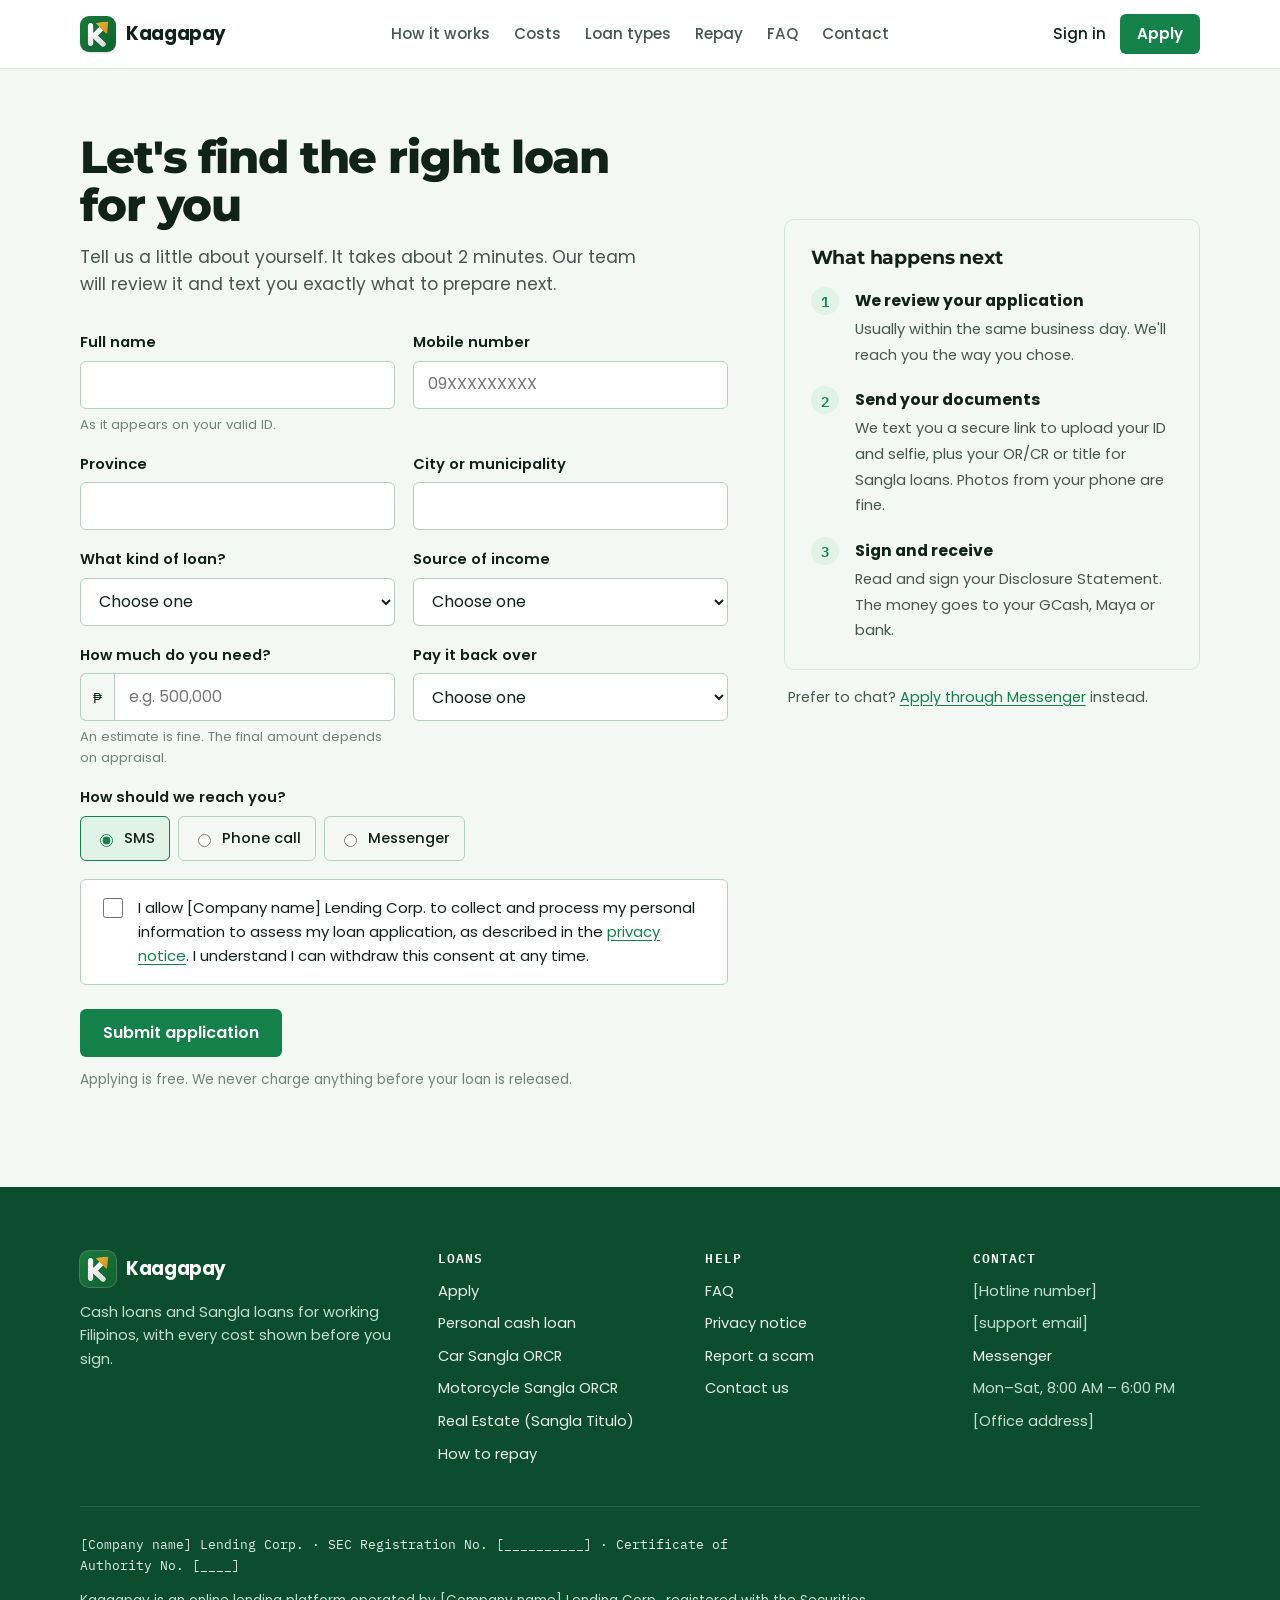
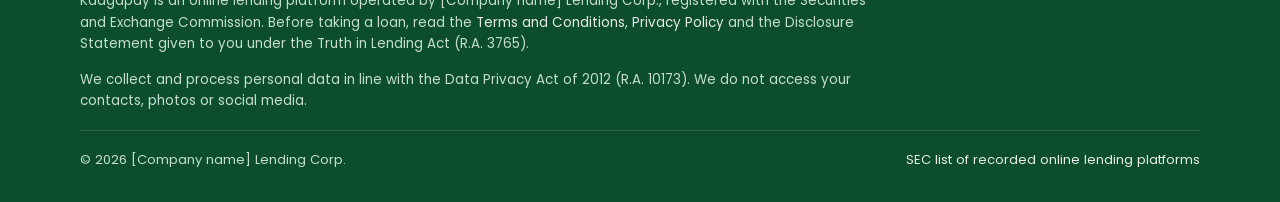
==== commit 718e5840: "feat: change loan range to 100k-2M" ====
--- a/apply.html
+++ b/apply.html
@@ -86,9 +86,8 @@
             <label for="product">What kind of loan?</label>
             <select id="product" name="product" required>
               <option value="">Choose one</option>
-              <optgroup label="Personal cash loan">
-                <option value="first">First loan (up to ₱10,000)</option>
-                <option value="returning">Returning borrower (up to ₱25,000)</option>
+              <optgroup label="No collateral">
+                <option value="personal">Personal cash loan</option>
               </optgroup>
               <optgroup label="Sangla loans">
                 <option value="car-orcr">Car Sangla ORCR</option>
@@ -114,9 +113,9 @@
         <div class="row-2">
           <div class="field">
             <label for="amount">How much do you need?</label>
-            <div class="prefix"><span>₱</span><input id="amount" name="amount" type="number" inputmode="numeric" placeholder="e.g. 5000" min="2000" max="10000" step="500" required></div>
+            <div class="prefix"><span>₱</span><input id="amount" name="amount" type="number" inputmode="numeric" placeholder="e.g. 500,000" min="100000" max="2000000" step="1000" required></div>
             <span class="help" data-help="amount" hidden>An estimate is fine. The final amount depends on appraisal.</span>
-            <span class="err" data-err="amount">Enter an amount from ₱2,000 to ₱10,000, in steps of ₱500.</span>
+            <span class="err" data-err="amount">Enter an amount from ₱100,000 to ₱2,000,000.</span>
           </div>
           <div class="field" data-term-field>
             <label for="term">Pay it back over</label>
--- a/assets/css/style.css
+++ b/assets/css/style.css
@@ -89,6 +89,12 @@
   border-bottom: 1px solid var(--line);
 }
 .site-header .wrap { display: flex; align-items: center; gap: 28px; height: 68px; }
+@media (min-width: 901px) {
+  /* Desktop: logo | centred menu | actions */
+  .site-header .wrap { display: grid; grid-template-columns: 1fr auto 1fr; }
+  .site-header .brand { justify-self: start; }
+  .site-header .header-actions { justify-self: end; }
+}
 
 .brand { display: inline-flex; align-items: center; gap: 10px; color: var(--ink); text-decoration: none; }
 .brand:hover { color: var(--ink); }
@@ -100,7 +106,7 @@
 .brand-name { font-weight: 700; font-size: 1.15rem; letter-spacing: -0.02em; }
 .brand-name span { color: var(--ink-3); font-weight: 500; }
 
-.nav { display: flex; gap: 24px; margin-right: auto; }
+.nav { display: flex; justify-content: center; gap: 24px; }
 .nav a { color: var(--ink-2); text-decoration: none; font-size: .95rem; font-weight: 500; }
 .nav a:hover, .nav a[aria-current="page"] { color: var(--ink); }
 .nav a[aria-current="page"] { text-decoration: underline; text-decoration-color: var(--accent); text-decoration-thickness: 2px; }
@@ -199,7 +205,7 @@
 .hero--image .hero-intro .hero-facts li { border-color: rgba(16, 34, 26, .18); }
 .hero--image .hero-intro .btn-ghost { background: rgba(255, 255, 255, .7); }
 @media (min-width: 961px) {
-  .hero--image .hero-grid { grid-template-columns: minmax(0, 470px) 430px; justify-content: space-between; }
+  .hero--image .hero-grid { grid-template-columns: minmax(0, 500px) 360px; align-items: center; justify-content: space-between; }
 }
 /* Frosted calculator so the photo stays visible behind it */
 .hero--image .calc {
@@ -363,39 +369,102 @@
 
 /* ---------- Payout strip ---------- */
 .payout { padding: 0; border-top: 1px solid var(--line); border-bottom: 1px solid var(--line); background: var(--surface); }
-.payout .wrap { display: flex; flex-wrap: wrap; align-items: center; gap: 12px 32px; padding-top: 22px; padding-bottom: 22px; }
+.payout .wrap { display: flex; flex-wrap: wrap; align-items: center; justify-content: center; gap: 12px 32px; padding-top: 22px; padding-bottom: 22px; }
 .payout-label { font-size: .9rem; color: var(--ink-2); }
-.payout-list { display: flex; flex-wrap: wrap; gap: 10px; list-style: none; margin: 0; padding: 0; }
+.payout-list { display: flex; flex-wrap: wrap; justify-content: center; gap: 10px; list-style: none; margin: 0; padding: 0; }
 .payout-list li {
   padding: 8px 14px; border: 1px solid var(--line); border-radius: 999px;
   font-weight: 600; font-size: .92rem; background: var(--paper);
 }
 
 /* ---------- Costs ---------- */
-.cost-grid { display: grid; grid-template-columns: 1.15fr .85fr; gap: 28px; align-items: start; }
-.example {
+.costs-head { display: grid; grid-template-columns: 1.25fr 1fr; gap: 24px 56px; align-items: end; margin-bottom: 40px; }
+.costs-head h2 { max-width: 18ch; }
+.costs-head p { color: var(--ink-2); font-size: 1.05rem; margin: 0 0 6px; max-width: 42ch; }
+
+.costs {
+  display: grid; grid-template-columns: 1.55fr 1fr;
   background: var(--surface); border: 1px solid var(--line); border-radius: var(--radius-lg); overflow: hidden;
 }
-.example-head { padding: 18px 22px; border-bottom: 1px solid var(--line); display: flex; justify-content: space-between; gap: 12px; flex-wrap: wrap; }
-.example-head h3 { font-size: 1.05rem; }
-.example-head span { font-size: .85rem; color: var(--ink-3); }
-.example table { width: 100%; border-collapse: collapse; font-size: .98rem; }
-.example th, .example td { padding: 13px 22px; text-align: left; border-bottom: 1px solid var(--line); }
-.example th { font-weight: 400; color: var(--ink-2); }
-.example td { text-align: right; font-family: var(--mono); font-variant-numeric: tabular-nums; }
-.example tr:last-child th, .example tr:last-child td { border-bottom: 0; }
-.example tr.strong th, .example tr.strong td { font-weight: 600; color: var(--ink); background: var(--paper); }
-.example-foot { padding: 14px 22px; font-size: .85rem; color: var(--ink-2); background: var(--paper); border-top: 1px solid var(--line); }
-
-.never { background: var(--green-deep); color: #e6efe9; border-radius: var(--radius-lg); padding: 28px; }
-.never h3 { color: #fff; margin-bottom: 16px; }
-.never ul { list-style: none; padding: 0; margin: 0 0 20px; }
-.never li { padding: 10px 0 10px 28px; border-bottom: 1px solid rgba(255,255,255,.12); position: relative; font-size: .98rem; }
-.never li::before { content: "×"; position: absolute; left: 2px; top: 7px; font: 600 1.15rem/1.3 var(--mono); color: #fff; }
-.never p { font-size: .9rem; color: #b9cdc1; margin: 0; }
-.never a { color: #fff; }
-
-@media (max-width: 900px) { .cost-grid { grid-template-columns: 1fr; } }
+.costs-main { padding: 36px 40px 32px; }
+.costs-label { margin: 0; color: var(--ink-2); font-size: 1rem; }
+.costs-label strong { color: var(--ink); font-weight: 600; }
+.costs-total {
+  margin: 6px 0 22px; font-size: clamp(2.6rem, 5vw, 3.6rem); font-weight: 600; line-height: 1;
+  letter-spacing: -0.04em; color: var(--green-deep);
+}
+
+/* Proportion bar */
+.split { display: flex; height: 14px; border-radius: 999px; overflow: hidden; background: var(--paper-2); gap: 3px; }
+.split span { display: block; flex: 1 1 0; min-width: 8px; transition: flex-grow .8s var(--ease); }
+.split-principal { background: var(--green); border-radius: 999px 0 0 999px; }
+.split-interest { background: var(--accent); border-radius: 0 999px 999px 0; }
+.split-legend { display: flex; flex-wrap: wrap; gap: 8px 28px; margin: 14px 0 0; }
+.split-legend div { display: flex; align-items: baseline; gap: 10px; }
+.split-legend dt { color: var(--ink-2); font-size: .9rem; display: inline-flex; align-items: center; gap: 8px; }
+.split-legend dd { margin: 0; font-size: .95rem; color: var(--ink); }
+.dot { width: 10px; height: 10px; border-radius: 50%; display: inline-block; }
+.dot-principal { background: var(--green); }
+.dot-interest { background: var(--accent); }
+.dot-fee { background: transparent; border: 1.5px solid var(--line-2); }
+
+/* The working, written out */
+.formula {
+  margin: 26px 0 0; padding: 14px 16px; border-radius: var(--radius);
+  background: var(--paper); border-left: 3px solid var(--green);
+  font-size: .95rem; color: var(--ink-2);
+}
+.formula strong { color: var(--ink); font-weight: 600; }
+
+/* Schedule */
+.schedule { margin-top: 28px; }
+.schedule h3 { font-size: .8rem; font-family: var(--mono); font-weight: 600; letter-spacing: .08em; text-transform: uppercase; color: var(--ink-3); margin-bottom: 8px; }
+.schedule ol { list-style: none; padding: 0; margin: 0; }
+.schedule li {
+  display: grid; grid-template-columns: 1fr auto auto; gap: 24px; align-items: baseline;
+  padding: 11px 0; border-bottom: 1px dashed var(--line-2);
+}
+.schedule li .when { color: var(--ink-3); font-size: .9rem; }
+.schedule li .num { color: var(--ink); font-weight: 600; min-width: 9ch; text-align: right; }
+.schedule p { margin: 14px 0 0; font-size: .86rem; color: var(--ink-3); }
+
+/* Fees we don't charge */
+.costs-fees { background: var(--paper); border-left: 1px solid var(--line); padding: 36px 32px 32px; display: flex; flex-direction: column; }
+.costs-fees h3 { font-size: 1.05rem; margin-bottom: 14px; }
+.struck { list-style: none; padding: 0; margin: 0 0 20px; }
+.struck li { display: flex; justify-content: space-between; align-items: baseline; gap: 16px; padding: 12px 0; border-bottom: 1px solid var(--line); }
+.struck s { color: var(--ink-3); text-decoration-color: var(--red); text-decoration-thickness: 2px; }
+.struck .num { color: var(--green); font-weight: 600; }
+.costs-fees p { margin: 0; padding: 14px 16px; border-radius: var(--radius); background: var(--surface); border: 1px solid var(--line); font-size: .86rem; color: var(--ink-2); }
+
+/* Promises strip */
+.never-strip {
+  display: grid; grid-template-columns: auto 1fr; gap: 14px 28px; align-items: start;
+  margin-top: 20px; padding: 22px 28px; border-radius: var(--radius-lg);
+  background: var(--green-deep); color: #dcebe2;
+}
+.never-title { margin: 2px 0 0; font-weight: 700; color: #fff; white-space: nowrap; }
+.never-strip ul { list-style: none; padding: 0; margin: 0; display: grid; grid-template-columns: repeat(2, minmax(0, 1fr)); gap: 8px 32px; }
+.never-strip li { position: relative; padding-left: 20px; font-size: .94rem; }
+.never-strip li::before { content: "×"; position: absolute; left: 0; top: -1px; font: 600 1.05rem/1.4 var(--mono); color: #fff; }
+.never-note { grid-column: 2; margin: 4px 0 0; font-size: .86rem; color: #a9c6b5; }
+.never-note a { color: #fff; }
+
+@media (max-width: 900px) {
+  .costs-head { grid-template-columns: 1fr; }
+  .costs { grid-template-columns: 1fr; }
+  .costs-fees { border-left: 0; border-top: 1px solid var(--line); }
+  .never-strip { grid-template-columns: 1fr; }
+  .never-strip ul { grid-template-columns: 1fr; }
+  .never-note { grid-column: 1; }
+}
+@media (max-width: 520px) {
+  .costs-main { padding: 26px 20px; }
+  .costs-fees { padding: 26px 20px; }
+  .schedule li { grid-template-columns: 1fr auto; gap: 4px 16px; }
+  .schedule li .when { grid-column: 1; grid-row: 2; }
+  .schedule li .num { grid-row: 1 / span 2; grid-column: 2; align-self: center; }
+}
 
 /* ---------- Steps ---------- */
 .steps { list-style: none; padding: 0; margin: 0; display: grid; grid-template-columns: repeat(4, 1fr); gap: 16px; }
@@ -945,7 +1014,7 @@
 .js-anim .reveal.is-in { animation: rise .7s var(--ease) both; animation-delay: calc(var(--i, 0) * 70ms); }
 
 /* ---- Cards ---- */
-.product, .audience, .repay-card, .channel, .panel, .partner-box, .example, .payout-list li, .steps li {
+.product, .audience, .repay-card, .channel, .panel, .partner-box, .payout-list li, .steps li {
   transition: transform .3s var(--ease), box-shadow .3s var(--ease), border-color .3s var(--ease), background-color .3s;
 }
 .product:hover, .audience:hover, .repay-card:hover, .channel:hover, .panel:hover, .steps li:hover {
@@ -992,8 +1061,6 @@
 .payout-list li:hover { transform: translateY(-2px); border-color: var(--line-2); }
 .audience-link::after { display: inline-block; transition: transform .25s var(--ease); }
 .audience-link:hover::after { transform: translateX(4px); }
-.example tbody tr th, .example tbody tr td { transition: background-color .2s; }
-.example tbody tr:hover th, .example tbody tr:hover td { background: var(--paper); }
 .id-list li, .repay-card li { transition: border-color .2s, background-color .2s; }
 .id-list li:hover, .repay-card li:hover { border-color: var(--green); background: var(--green-tint); }
 .checklist li::before { transition: background-color .25s, transform .25s var(--ease); }
@@ -1044,3 +1111,46 @@
   .hero .hero-title em { background-size: 100% 100%; }
   .js-anim .reveal { opacity: 1; }
 }
+
+/* Small phones: keep the calculator receipt inside the card */
+@media (max-width: 420px) {
+  .calc-body { padding: 22px 18px 18px; }
+  .receipt { padding: 14px 14px; }
+  .receipt-row { font-size: .88rem; gap: 6px; }
+  .receipt-row.highlight dd { padding: 2px 4px; }
+}
+
+/* ---------- Compact calculator (₱100K – ₱2M, no tabs) ---------- */
+.calc--compact .calc-body { padding: 22px 22px 18px; }
+.calc-top { display: flex; justify-content: space-between; align-items: baseline; gap: 12px; }
+.calc--compact .calc-label { margin: 0; font-size: .86rem; }
+.calc-rate {
+  font: 600 .74rem/1 var(--mono); color: var(--green-deep);
+  background: var(--accent-soft); padding: 5px 8px; border-radius: 999px; white-space: nowrap;
+}
+.calc--compact .calc-amount { font-size: 1.9rem; margin-top: 6px; }
+.calc--compact .range { margin: 8px 0 2px; }
+.calc--compact .calc-label--terms { margin-top: 16px; margin-bottom: 8px; }
+.calc--compact .terms { gap: 6px; margin: 0; }
+.calc--compact .term { min-width: 0; flex: 1 1 0; padding: 8px 0; font-size: .86rem; }
+.calc--compact .term small { display: none; }
+
+.calc-result {
+  margin: 16px 0 14px; padding: 14px 16px; border-radius: var(--radius);
+  background: rgba(255, 255, 255, .7); border: 1px dashed var(--line-2);
+}
+.calc-monthly { display: grid; grid-template-columns: 1fr auto; align-items: baseline; gap: 2px 12px; }
+.calc-monthly span { font-size: .86rem; color: var(--ink-2); }
+.calc-monthly strong { font-size: 1.45rem; color: var(--green-deep); letter-spacing: -0.02em; grid-row: 1 / span 2; grid-column: 2; align-self: center; }
+.calc-monthly small { font-size: .78rem; color: var(--ink-3); grid-column: 1; }
+.calc-sums { display: grid; grid-template-columns: 1fr 1fr; gap: 12px; margin: 12px 0 0; padding-top: 12px; border-top: 1px solid var(--line); }
+.calc-sums div { display: flex; flex-direction: column; gap: 2px; }
+.calc-sums dt { font-size: .78rem; color: var(--ink-3); }
+.calc-sums dd { margin: 0; font-size: .95rem; font-weight: 600; color: var(--ink); }
+.calc-monthly strong.pop, .calc-sums dd.pop { animation: pop .45s var(--ease); }
+.calc--compact .btn-block { min-height: 44px; }
+.calc--compact .calc-fineprint { font-size: .74rem; margin-top: 10px; }
+.hero--image .calc-top .calc-label, .hero--image .calc-rate { text-shadow: none; }
+@media (max-width: 960px) {
+  .calc--compact { max-width: 440px; }
+}
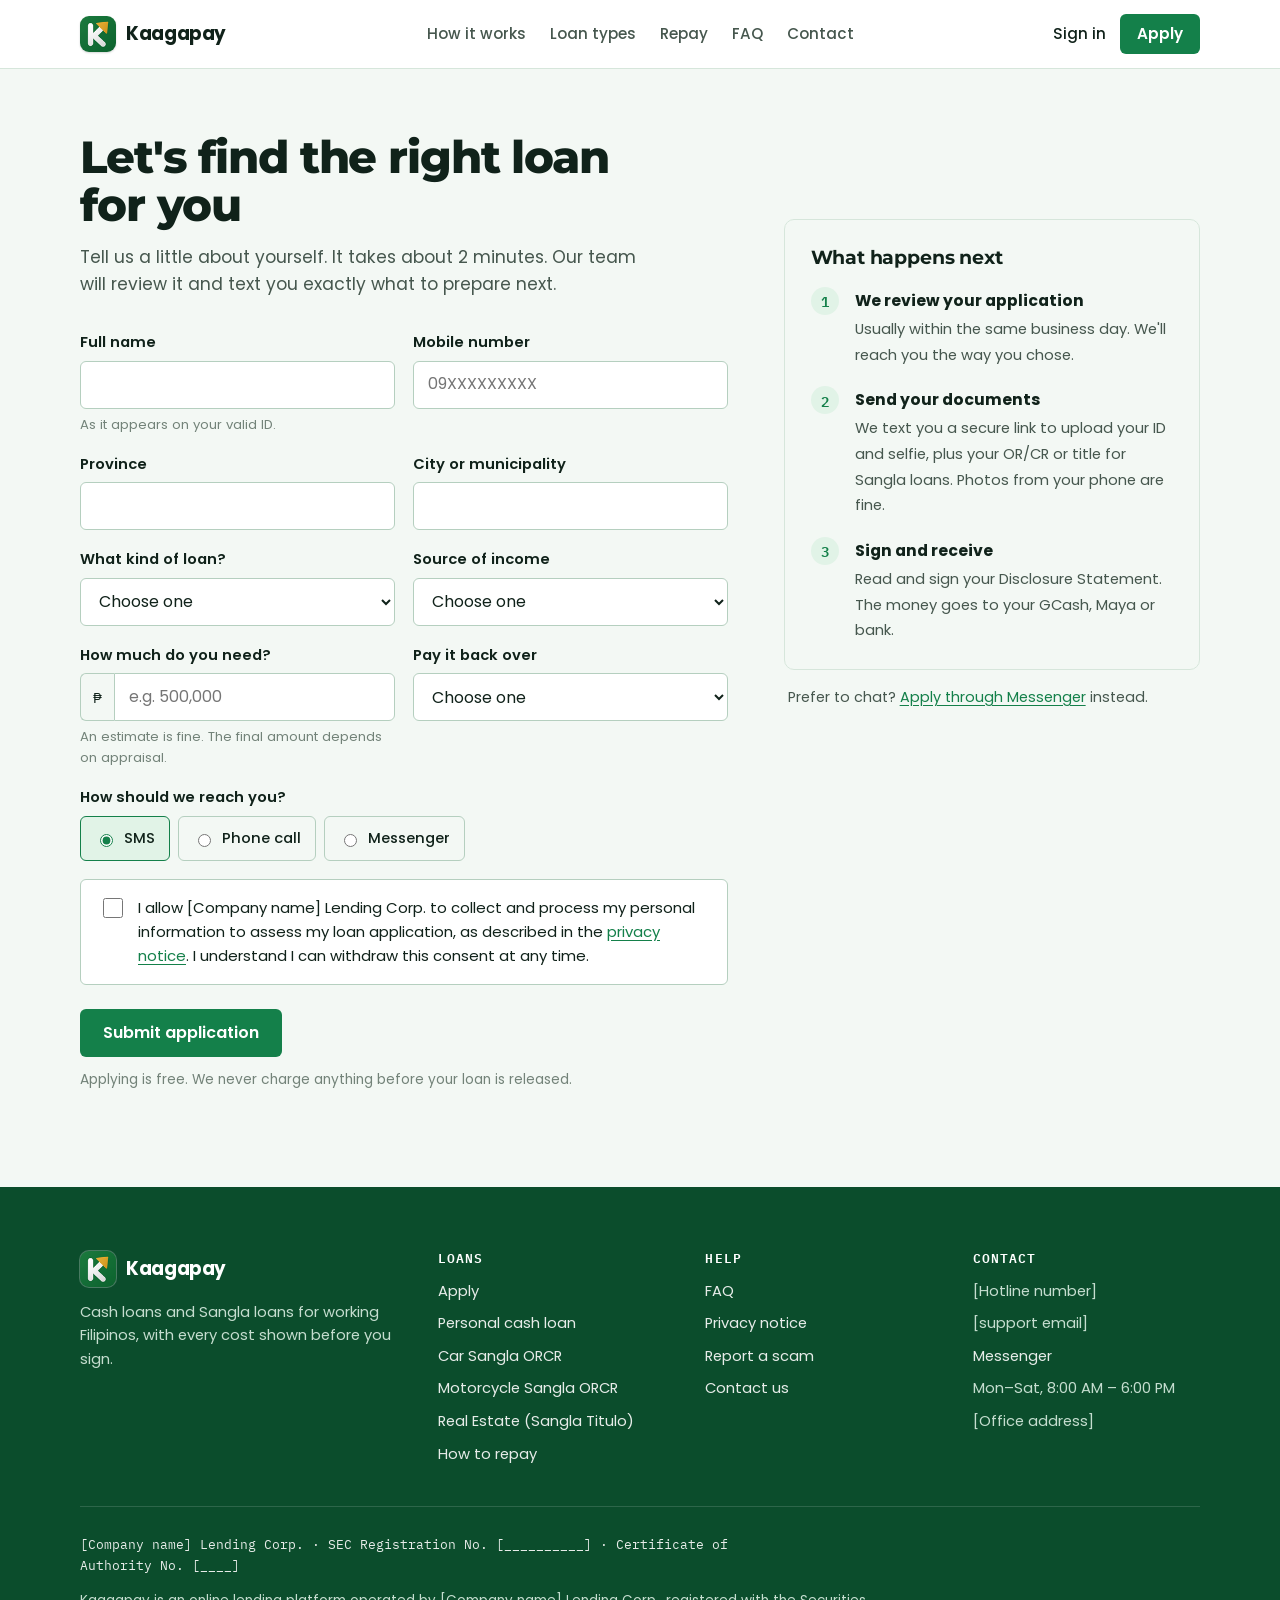
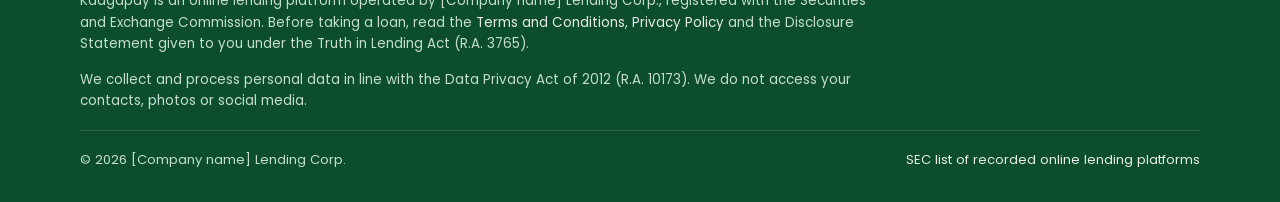
==== commit fcec2a52: "feat: Remove what it cost" ====
--- a/apply.html
+++ b/apply.html
@@ -24,7 +24,6 @@
     </a>
     <nav class="nav" aria-label="Main">
       <a href="index.html#how">How it works</a>
-      <a href="index.html#costs">Costs</a>
       <a href="index.html#loan-types">Loan types</a>
       <a href="repay.html">Repay</a>
       <a href="faq.html">FAQ</a>
